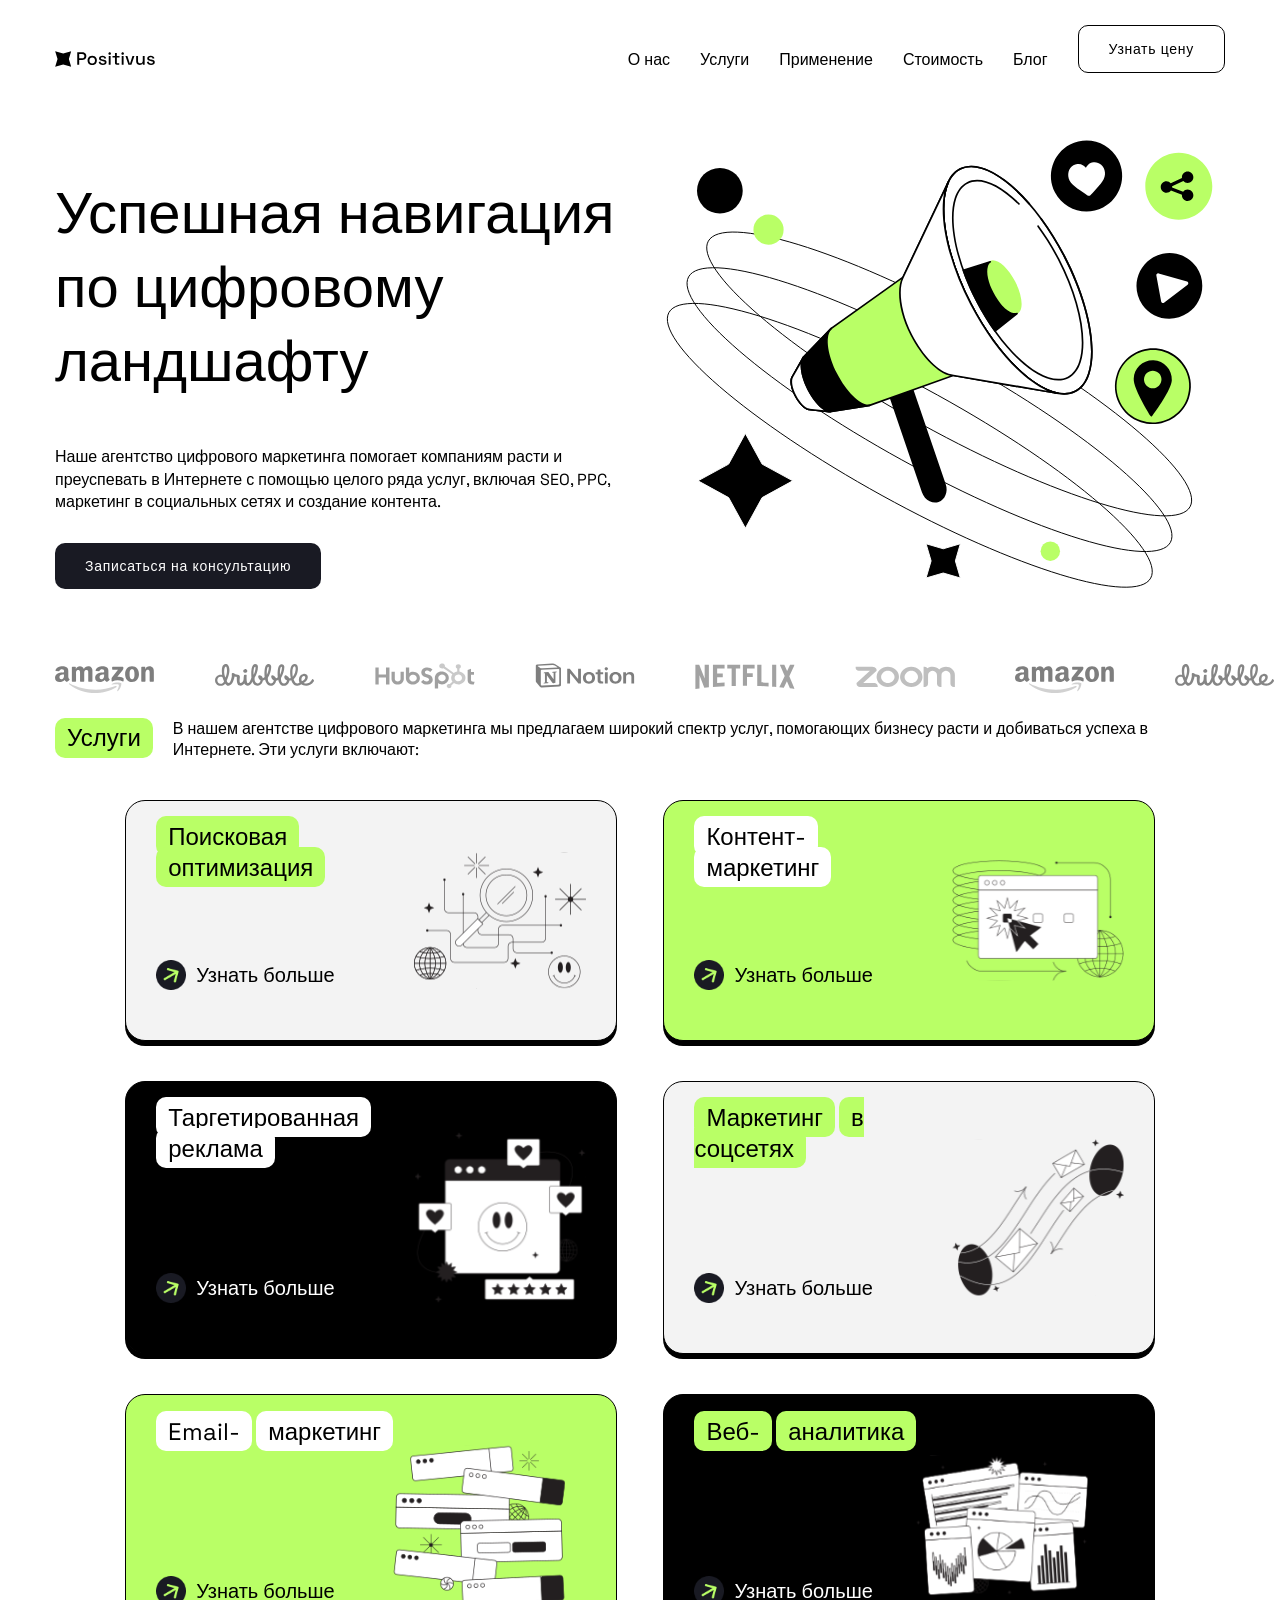
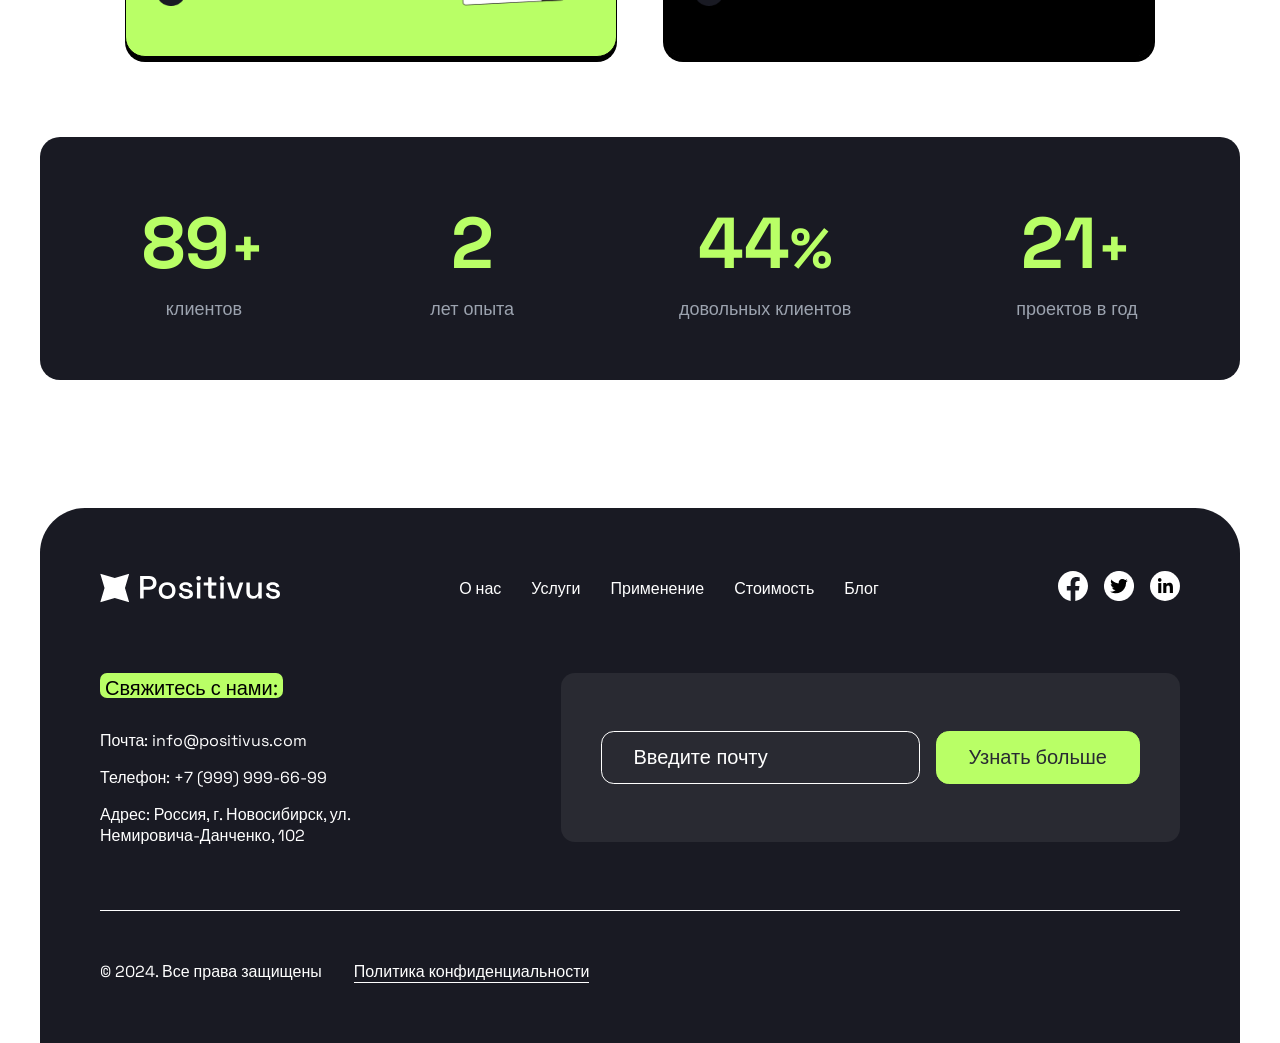
==== index.html @ f4407af6 "feat: add marquee, stats counters, burger menu, scroll reveal, card hover" ====
<!DOCTYPE html>
<html lang="en">
<head>
    <meta charset="UTF-8">
    <meta name="viewport" content="width=device-width, initial-scale=1.0">
    <link rel="stylesheet" href="./styles/index.css">
    <title>Positivus</title>
</head>
<body class="container">
    <nav class="header">
        <img src="./images/Logo.svg" alt="Positivus">
        <svg class="header-menu__icon" xmlns="http://www.w3.org/2000/svg" height="35px" viewBox="0 -960 960 960"
            width="44px" fill="#000">
            <path d="M120-240v-80h720v80H120Zm0-200v-80h720v80H120Zm0-200v-80h720v80H120Z" />
        </svg>
        <div class="header__menu">
            <ol class="menu-list">
                <li><a class="menu__item">О нас</a></li>
                <li><a class="menu__item">Услуги</a></li>
                <li><a class="menu__item">Применение</a></li>
                <li><a class="menu__item">Стоимость</a></li>
                <li><a class="menu__item">Блог</a></li>
            </ol>
            <button class="btn btn--light">Узнать цену</button>
        </div>
    </nav>
    <section class="section section-consult">
        <div class="section__half">
            <h1>
                Успешная навигация по цифровому ландшафту
            </h1>
            <p class="section-consult__text">
                Наше агентство цифрового маркетинга 
                помогает компаниям расти и преуспевать 
                в Интернете с помощью целого ряда услуг, 
                включая SEO, PPC, маркетинг в социальных 
                сетях и создание контента.
            </p>
            <button class="btn btn--dark">Записаться на консультацию</button>
        </div>
        <div class="section__half">
            <img src="./images/Illustration.svg" alt="">
        </div>
    </section>
    <section class="section">
        <div class="marquee-wrapper">
            <div class="marquee-track">
                <img src="./images/companies-logo/Company logo.svg" alt="">
                <img src="./images/companies-logo/Company logo-1.svg" alt="">
                <img src="./images/companies-logo/Company logo-2.svg" alt="">
                <img src="./images/companies-logo/Company logo-3.svg" alt="">
                <img src="./images/companies-logo/Company logo-4.svg" alt="">
                <img src="./images/companies-logo/Company logo-5.svg" alt="">
                <img src="./images/companies-logo/Company logo.svg" alt="">
                <img src="./images/companies-logo/Company logo-1.svg" alt="">
                <img src="./images/companies-logo/Company logo-2.svg" alt="">
                <img src="./images/companies-logo/Company logo-3.svg" alt="">
                <img src="./images/companies-logo/Company logo-4.svg" alt="">
                <img src="./images/companies-logo/Company logo-5.svg" alt="">
            </div>
        </div>
    </section>
    <section class="section services">
        <div class="services__text">
            <p class="color-text color-text--green">Услуги</p>
            <p>В нашем агентстве цифрового маркетинга 
                мы предлагаем широкий спектр услуг, помогающих бизнесу расти и 
                добиваться успеха в Интернете. Эти услуги включают:</p>
        </div>
        <div class="cards">
            <div class="card card--gray">
                <div class="card__text">
                    <div>
                        <p class="color-text color-text--green">Поисковая</p>
                        <p class="color-text color-text--green">оптимизация</p>
                    </div>
                    <a>
                        <img src="./images/arrow.png">
                        Узнать больше
                    </a>
                </div>
                <img src="./images/services-img/Illustration (1).svg" alt="illustration">
            </div>
            <div class="card card--green">
                <div class="card__text">
                    <div>
                        <p class="color-text color-text--white">Контент-</p>
                        <p class="color-text color-text--white">маркетинг</p>
                    </div>
                    <a>
                        <img src="./images/arrow.png">
                        Узнать больше
                    </a>
                </div>
                <img src="./images/services-img/Illustration (2).svg" alt="illustration">
            </div>
            <div class="card card--black">
                <div class="card__text">
                    <div>
                        <p class="color-text color-text--white">Таргетированная</p>
                        <p class="color-text color-text--white">реклама</p>
                    </div>
                    <a>
                        <img src="./images/arrow.png">
                        Узнать больше
                    </a>
                </div>
                <img src="./images/services-img/Illustration (3).svg" alt="illustration">
            </div>
            <div class="card card--gray">
                <div class="card__text">
                    <div>
                        <p class="color-text color-text--green">Маркетинг</p>
                        <p class="color-text color-text--green">в соцсетях</p>
                    </div>
                    <a>
                        <img src="./images/arrow.png">
                        Узнать больше
                    </a>
                </div>
                <img src="./images/services-img/tokyo-sending-messages-from-one-place-to-another 1.svg" alt="illustration">
            </div>
            <div class="card card--green">
                <div class="card__text">
                    <div>
                        <p class="color-text color-text--white">Email-</p>
                        <p class="color-text color-text--white">маркетинг</p>
                    </div>
                    <a>
                        <img src="./images/arrow.png">
                        Узнать больше
                    </a>
                </div>
                <img src="./images/services-img/Illustration (4).svg" alt="illustration">
            </div>
            <div class="card card--black">
                <div class="card__text">
                    <div>
                        <p class="color-text color-text--green">Веб-</p>
                        <p class="color-text color-text--green">аналитика</p>
                    </div>
                    <a>
                        <img src="./images/arrow.png">
                        Узнать больше
                    </a>
                </div>
                <img src="./images/services-img/Illustration (5).svg" alt="illustration">
            </div>
        </div>
    </section>

    <section class="section stats">
        <div class="stats__grid">
            <div class="stat">
                <span class="stat__number" data-target="200">0</span><span class="stat__suffix">+</span>
                <p>клиентов</p>
            </div>
            <div class="stat">
                <span class="stat__number" data-target="5">0</span>
                <p>лет опыта</p>
            </div>
            <div class="stat">
                <span class="stat__number" data-target="98">0</span><span class="stat__suffix">%</span>
                <p>довольных клиентов</p>
            </div>
            <div class="stat">
                <span class="stat__number" data-target="50">0</span><span class="stat__suffix">+</span>
                <p>проектов в год</p>
            </div>
        </div>
    </section>

    <div class="footer">
        <div class="footer-top">
            <img src="./images/logo-white.svg" alt="logo">
            <ul class="menu-list menu-list--desktop" style="color: #fff;">
                <li><a class="menu__item" href="#">О нас</a></li>
                <li><a class="menu__item" href="#">Услуги</a></li>
                <li><a class="menu__item" href="#">Применение</a></li>
                <li><a class="menu__item" href="#">Стоимость</a></li>
                <li><a class="menu__item" href="#">Блог</a></li>
            </ul>
            <div class="contacts">
                <a href="#">
                    <img src="./images/f.svg" />
                </a>
                <a href="#">
                    <img src="./images/twitter.png" />
                </a>
                <a href="#">
                    <img src="./images/in.svg" />
                </a>
            </div>
        </div>
        <ul class="menu-list menu-list--mobile" style="color: #fff;">
            <li><a class="menu__item" href="#">О нас</a></li>
            <li><a class="menu__item" href="#">Услуги</a></li>
            <li><a class="menu__item" href="#">Применение</a></li>
            <li><a class="menu__item" href="#">Стоимость</a></li>
            <li><a class="menu__item" href="#">Блог</a></li>
        </ul>
        <div class="footer-middle">
            <div class="footer-middle__content">
                <div class="footer-middle__content-title" style="background-color: #b9ff66">Свяжитесь с нами:</div>
                <div class="footer-middle__content-contacts">
                    <span>Почта: info@positivus.com</span>
                    <span>Телефон: +7 (999) 999-66-99</span>
                    <span style="width: 250px;">Адрес: Россия, г. Новосибирск, ул. Немировича-Данченко, 102</span>
                </div>

            </div>
            <div class="footer-middle__form">
                <input type="text" placeholder="Введите почту">
                <a href="#">Узнать больше</a>
            </div>
        </div>
        <div class="footer-bottom">
            <span>© 2024. Все права защищены</span>
            <a href="#">Политика конфиденциальности</a>
        </div>
    </div>
    <script>
        // Burger menu
        const burgerIcon = document.querySelector('.header-menu__icon');
        const headerMenu = document.querySelector('.header__menu');
        burgerIcon.addEventListener('click', () => {
            headerMenu.classList.toggle('open');
        });

        // Scroll reveal
        const revealObserver = new IntersectionObserver((entries) => {
            entries.forEach(entry => {
                if (entry.isIntersecting) entry.target.classList.add('visible');
            });
        }, { threshold: 0.15 });

        document.querySelectorAll('.card').forEach((el, i) => {
            el.classList.add('reveal');
            el.style.transitionDelay = `${i * 0.08}s`;
            revealObserver.observe(el);
        });
        document.querySelectorAll('.section, .stat').forEach(el => {
            el.classList.add('reveal');
            revealObserver.observe(el);
        });

        // Animated counters
        const counterObserver = new IntersectionObserver((entries) => {
            entries.forEach(entry => {
                if (!entry.isIntersecting) return;
                const el = entry.target;
                const target = +el.dataset.target;
                let current = 0;
                const step = target / 60;
                const timer = setInterval(() => {
                    current += step;
                    if (current >= target) {
                        current = target;
                        clearInterval(timer);
                    }
                    el.textContent = Math.floor(current);
                }, 16);
                counterObserver.unobserve(el);
            });
        }, { threshold: 0.5 });

        document.querySelectorAll('.stat__number').forEach(el => counterObserver.observe(el));
    </script>
</body>
</html>
---- styles/index.css ----
@import url('https://fonts.googleapis.com/css2?family=Space+Grotesk:wght@300;400;500;700&display=swap');
   
body {
  font-family: 'Space Grotesk', sans-serif;
}
p {
  margin: 0;
}
.container {
  max-width: 1200px;
  padding: 10px 10px 0;
  margin: auto; }
  .container h1 {
    font-weight: 400;
    font-size: clamp(24px, 5vw, 58px); }

.header-menu__icon {
  display: none;
}

.menu__item {
  cursor: pointer;
  text-decoration: none;
  color: inherit;
  transition: color 0.1s;
}

.menu__item:hover {
  color: #292a32;
}

.menu-list {
  display: flex;
  list-style-type: none;
  padding: 0 15px;
  margin: 0; }
  .menu-list li {
    display: flex;
    align-items: center;
    padding: 10px 15px; }

.header {
  padding: 15px;
  display: flex;
  justify-content: space-between;
  align-items: center; }
  .header img {
    max-width: 100px; }
  .header__menu {
    display: flex;
    justify-content: space-between; }    

.btn {
  margin-bottom: 20px;
  font-size: 14px;
  letter-spacing: 0.05em;
  padding: 15px 30px;
  border-radius: 10px;
  border: none;
  outline: none; }
  .btn--light {
    background: none;
    border: 1px solid black; }
  .btn--dark {
    background: #191A23;
    color: white; }


.section {
  padding: 0 15px;
  margin: 20px 0;}
  .section-consult {
    flex-wrap: wrap;
    display: flex; }
    .section-consult__text {
      margin-bottom: 30px;
      line-height: 1.4em;
    }

.section__half {
  max-width: 50%; }
    .section__half img {
    width: 100%;
  }
  

.companies-logo {
  margin: 40px 0;
  display: flex;
  flex-wrap: wrap;
  justify-content: space-between;
  }
  .companies-logo img {
    width: 100px;
  }

.services {
  display: flex;
  flex-direction: column; }
  .services__text {
    display: flex;
    align-items: flex-start;
    gap: 20px;
  }
  .services__text .color-text{
    font-size: 24px;
  }
.color-text {
  display: inline;
  padding: 0.2em 0.5em;
  border-radius: 10px;
}
.color-text--green {
  background-color: #B9FF66;
}
.color-text--white {
  background-color: #fff;
}
.cards {
  display: flex;
  flex-wrap: wrap;
  gap: 4%;
  justify-content: center;
  margin: 20px 0;
}

.card {
  margin: 20px 0;
  display: flex;
  max-width: 42%;
  border-radius: 20px;
  padding: 20px 30px;
  box-sizing: border-box;
  box-shadow: 0 5px 0 0 black;
  border: 1px solid black; }
  .card--gray {
    background-color: #F3F3F3;
  }
  .card--green {
    background-color: #B9FF66;
  }
  .card--black {
    background-color: #000;
  }
  .card img {
    width: 40%;
    padding: 30px 0;
  }
  .card .color-text {
    font-size: 24px;
  }
  .card__text {
    display: flex;
    flex-direction: column;
    justify-content: space-between; }
    .card__text a {
      transition: color 0.1s;
      display: flex;
      font-size: 20px;
      align-items: center;
      gap: 10px; }
      .card__text a img {
        width: 30px;
      }
      .card--black a:hover {
        color: #b9ff66;
      }
      .card--black a {
        color:#fff
      }
      .card--gray a:hover,
      .card--green a:hover {
        color: #167900;
      }

.footer {
  margin-top: 8rem;
  border-radius: 45px 45px 0 0;
  background-color: #191a23;
  display: flex;
  flex-direction: column;
  padding: 60px;
}
.footer-top {
  display: flex;
  justify-content: space-between;
  align-items: center;
}
.footer-middle {
  margin: 4rem 0;
  display: flex;
  align-items: start;
  justify-content: space-between;
}
.footer-middle__content {
  display: flex;
  gap: 2rem;
  flex-direction: column;
  justify-content: start;
  align-items: flex-start;
}
.footer-middle__content-title {
  color: #000;
  font-size: clamp(14px, 2vw, 20px);
  font-weight: 400;
  padding: 5px;
  padding-bottom: 0;
  line-height: 100%;
  border-radius: 7px;
}
.footer-middle__content-contacts {
  display: flex;
  gap: 1rem;
  flex-direction: column;
  justify-content: start;
  align-items: flex-start;
  color: #fff;
}
.footer-middle__form {
  display: flex;
  background-color: #292a32;
  padding: 58px 40px;
  gap: 1rem;
  border-radius: 14px;
}
.footer-middle__form input {
  background-color: #292a32;
  color: #fff;
  border: 1px solid #fff;
  text-decoration: none;
  padding: 0.8rem 2rem;
  border-radius: 0.8rem;

  font-size: clamp(16px, 2vw, 20px);
}
.footer-middle__form input::placeholder {
  color: #fff;
}
.footer-middle__form a {
  background-color: #b9ff66;
  color: #292a32;
  border: 1px solid #b9ff66;
  text-decoration: none;
  padding: 0.8rem 2rem;
  border-radius: 0.8rem;
  font-size: clamp(16px, 2vw, 20px);
  transition: background-color 0.3s, color 0.3s;
}

.footer-middle__form a:hover {
  background-color: #fff;
  color: #000;
}
.footer-bottom {
  border-top: 1px solid #fff;
  padding-top: 50px;
  display: flex;
  gap: 2rem;
  width: 100%;
  color: #fff;
}
.footer-bottom a {
  text-decoration: none;
  border-bottom: 1px solid #fff;
  color: #fff;
}
.contacts {
  display: flex;
  gap: 1rem;
  align-items: center;
  justify-content: center;
}
.contacts a {
  text-decoration: none;
}

.menu-list--mobile {
  display: none;
}

@media screen and (max-width: 910px) {
  .footer-middle {
    margin: 0;
  }
  .menu-list--mobile {
    padding: 20px 0;
    display: flex;
    flex-wrap: wrap;
    font-size: 14px;
  }
  .menu-list--mobile li {
    padding: 4px 10px;
  }
  .menu-list--desktop {
    display: none;
  }
  .container {
    padding: 10px 0px 0;
  }
  .section__half {
    max-width: 100%;
    width: 100%;
  }
  .btn {
    width: 100%;
  }
  .header-menu__icon {
    display: block;
  }
  .header__menu {
    display: none;
  }
  .footer-top {
    justify-content: space-between;
    align-items: flex-start;
    gap: 1.8rem;
  }
  .footer-top img {
    max-width: 100px;
  }
  .footer-bottom {
    flex-direction: column;
    justify-content: start;
    align-items: flex-start;
    gap: 1.5rem;
  }
  .footer-middle {
    flex-direction: column;
    gap: 2rem;
  }
  .footer-middle__form {
    padding: 30px 25px;
  }
}
  .header {
    position: relative;
  }
  .header__menu.open {
    display: flex;
    flex-direction: column;
    align-items: flex-start;
    position: absolute;
    top: 65px;
    left: 0;
    right: 0;
    background: #fff;
    padding: 16px 20px;
    z-index: 100;
    box-shadow: 0 8px 24px rgba(0,0,0,0.12);
    border-radius: 0 0 16px 16px;
  }
  .header__menu.open .menu-list {
    flex-direction: column;
    padding: 0;
  }
  .header__menu.open .menu-list li {
    padding: 8px 0;
  }
  .header__menu.open .btn {
    width: auto;
    margin-top: 8px;
  }
}

/* === Marquee === */
.marquee-wrapper {
  overflow: hidden;
  padding: 10px 0;
}
.marquee-track {
  display: flex;
  gap: 60px;
  animation: marquee 18s linear infinite;
  width: max-content;
}
.marquee-track:hover {
  animation-play-state: paused;
}
@keyframes marquee {
  from { transform: translateX(0); }
  to { transform: translateX(-50%); }
}
.marquee-track img {
  width: 100px;
  opacity: 0.5;
  filter: grayscale(1);
  transition: opacity 0.3s, filter 0.3s;
}
.marquee-track img:hover {
  opacity: 1;
  filter: grayscale(0);
}

/* === Stats === */
.stats {
  background: #191A23;
  border-radius: 20px;
  padding: 60px 40px;
  margin: 40px 0;
}
.stats__grid {
  display: flex;
  justify-content: space-around;
  flex-wrap: wrap;
  gap: 40px;
  text-align: center;
}
.stat__number {
  font-size: clamp(40px, 6vw, 72px);
  font-weight: 700;
  color: #B9FF66;
}
.stat__suffix {
  font-size: clamp(30px, 5vw, 56px);
  font-weight: 700;
  color: #B9FF66;
}
.stat p {
  font-size: 18px;
  margin-top: 8px;
  color: #9ca3af;
}

/* === Scroll reveal === */
.reveal {
  opacity: 0;
  transform: translateY(30px);
  transition: opacity 0.6s ease, transform 0.6s ease;
}
.reveal.visible {
  opacity: 1;
  transform: translateY(0);
}

/* === Card hover === */
.card {
  transition: transform 0.2s ease, box-shadow 0.2s ease;
}
.card:hover {
  transform: translateY(-6px);
  box-shadow: 0 11px 0 0 black;
}

@media screen and (max-width: 580px) {
  .header {
    padding-top: 1rem;
  }
  .card {
    max-width: 45%;
    flex-direction: column;
    height: auto;
    gap: 1.25rem;
    padding: 10px;
  }
  .card .color-text {
    font-size: 18px;
  }
  .card__text a {
    display: none;
  }
  .card__text {
    text-align: center;
  }
  .card img {
    width: 90%;
    padding: 10px 0;
  }
  .footer {
    padding: 2rem;
  }
  .footer-middle__form {
    flex-direction: column;
    gap: 1rem;
  }
}
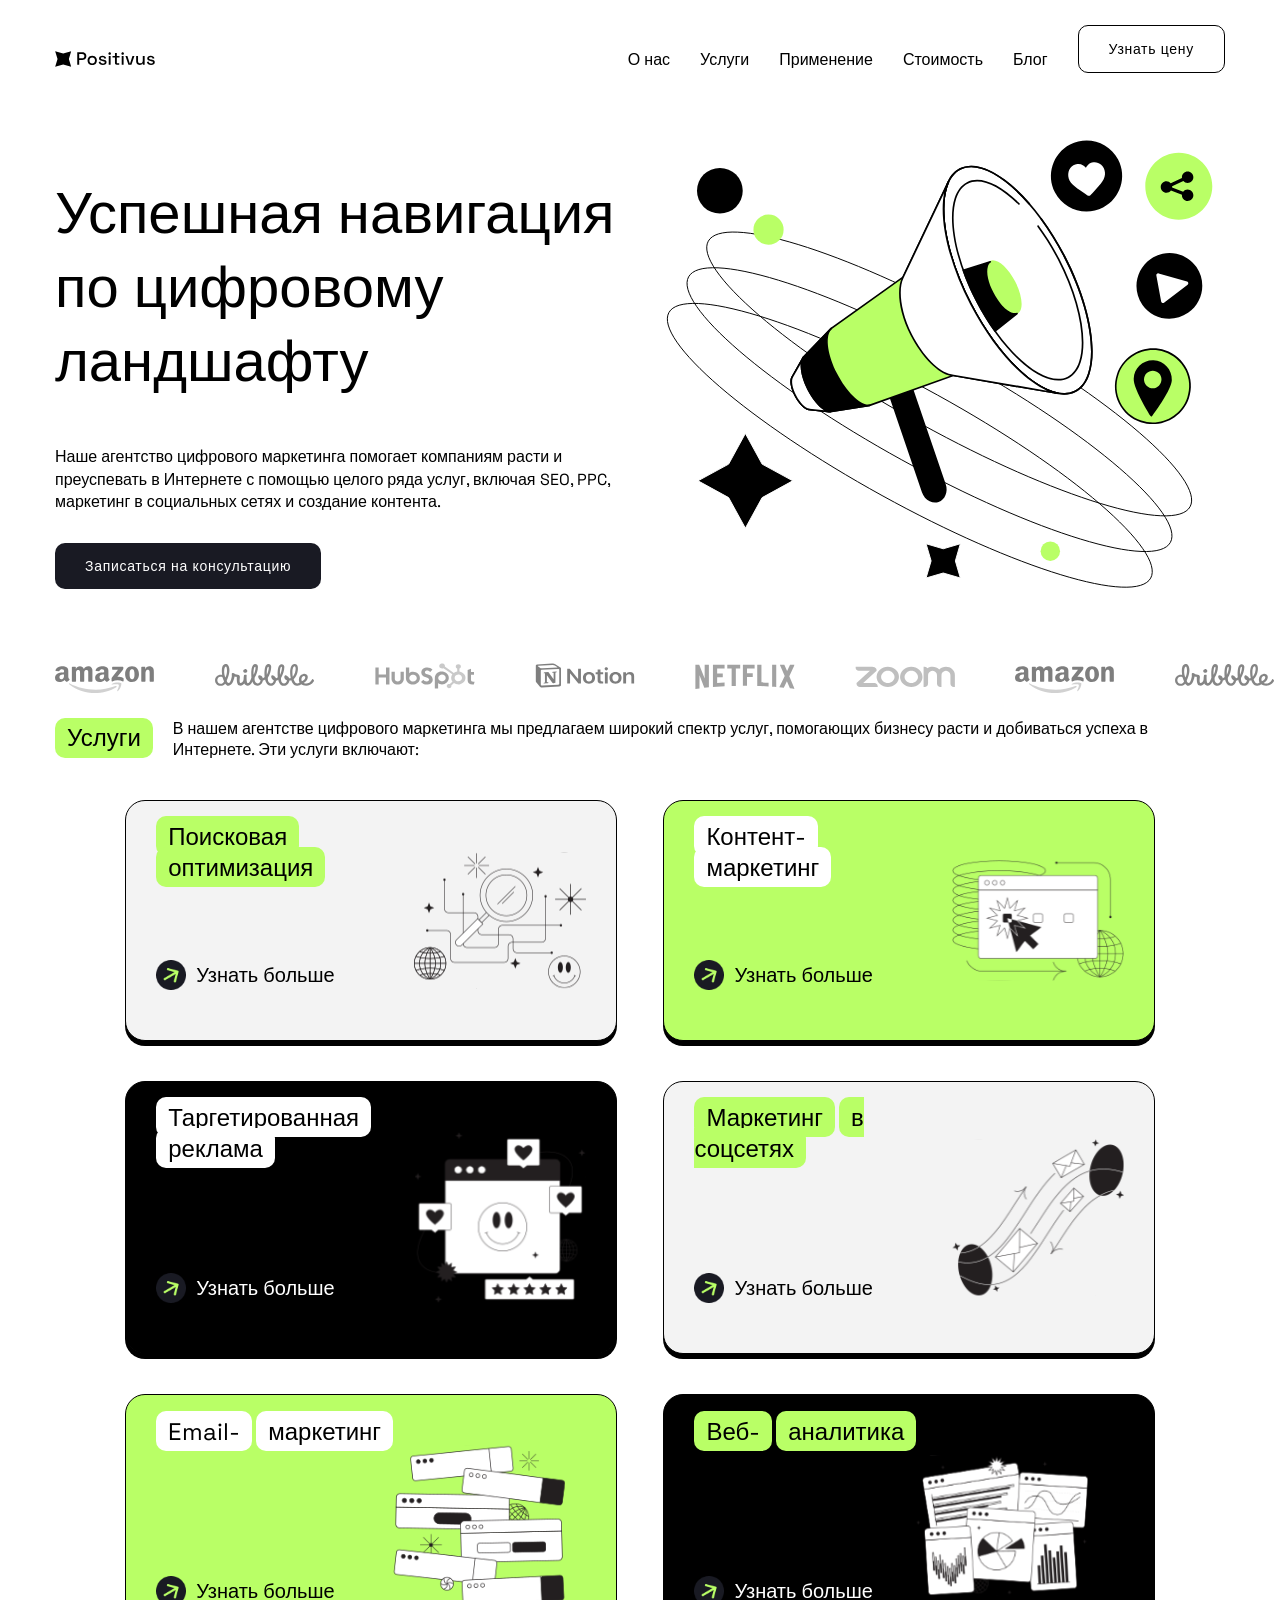
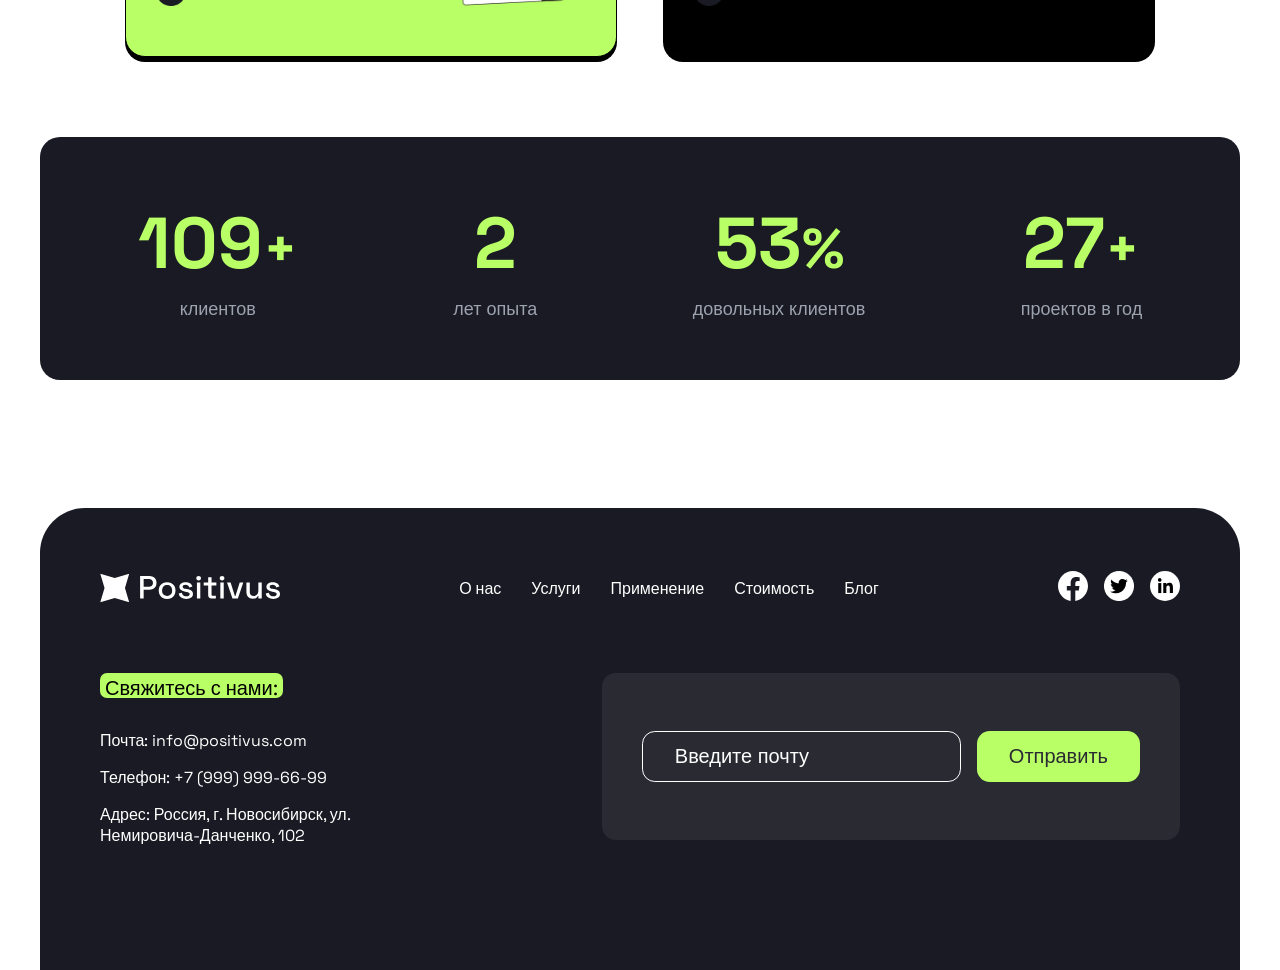
==== commit 2eb30247: "feat: ripple effect, toast, button actions, remove footer-bottom" ====
--- a/index.html
+++ b/index.html
@@ -209,14 +209,10 @@
                 </div>
 
             </div>
-            <div class="footer-middle__form">
-                <input type="text" placeholder="Введите почту">
-                <a href="#">Узнать больше</a>
-            </div>
-        </div>
-        <div class="footer-bottom">
-            <span>© 2024. Все права защищены</span>
-            <a href="#">Политика конфиденциальности</a>
+            <div class="footer-middle__form" id="contact-form">
+                <input type="email" id="email-input" placeholder="Введите почту">
+                <button class="btn-form" id="form-submit">Отправить</button>
+            </div>
         </div>
     </div>
     <script>
@@ -225,6 +221,56 @@
         const headerMenu = document.querySelector('.header__menu');
         burgerIcon.addEventListener('click', () => {
             headerMenu.classList.toggle('open');
+        });
+
+        // Scroll to form
+        const scrollToForm = () => {
+            document.getElementById('contact-form').scrollIntoView({ behavior: 'smooth' });
+        };
+        document.querySelector('.btn--light').addEventListener('click', scrollToForm);
+        document.querySelector('.btn--dark').addEventListener('click', scrollToForm);
+        document.querySelectorAll('.card__text a').forEach(a => {
+            a.addEventListener('click', scrollToForm);
+        });
+
+        // Form submit
+        const emailInput = document.getElementById('email-input');
+        document.getElementById('form-submit').addEventListener('click', () => {
+            const email = emailInput.value.trim();
+            if (!email || !/^[^\s@]+@[^\s@]+\.[^\s@]+$/.test(email)) {
+                emailInput.style.borderColor = '#f87171';
+                emailInput.focus();
+                return;
+            }
+            emailInput.style.borderColor = '';
+            showToast('Заявка отправлена! Мы свяжемся с вами скоро.');
+            emailInput.value = '';
+        });
+
+        // Toast
+        function showToast(msg) {
+            const toast = document.createElement('div');
+            toast.className = 'toast';
+            toast.textContent = msg;
+            document.body.appendChild(toast);
+            requestAnimationFrame(() => toast.classList.add('toast--visible'));
+            setTimeout(() => {
+                toast.classList.remove('toast--visible');
+                setTimeout(() => toast.remove(), 400);
+            }, 3000);
+        }
+
+        // Ripple effect
+        document.querySelectorAll('.btn, .btn-form').forEach(btn => {
+            btn.addEventListener('click', function(e) {
+                const ripple = document.createElement('span');
+                ripple.className = 'ripple';
+                const rect = this.getBoundingClientRect();
+                ripple.style.left = `${e.clientX - rect.left}px`;
+                ripple.style.top = `${e.clientY - rect.top}px`;
+                this.appendChild(ripple);
+                setTimeout(() => ripple.remove(), 600);
+            });
         });
 
         // Scroll reveal
--- a/styles/index.css
+++ b/styles/index.css
@@ -246,6 +246,23 @@
   font-size: clamp(16px, 2vw, 20px);
   transition: background-color 0.3s, color 0.3s;
 }
+.btn-form {
+  font-family: 'Space Grotesk', sans-serif;
+  background-color: #b9ff66;
+  color: #292a32;
+  border: none;
+  padding: 0.8rem 2rem;
+  border-radius: 0.8rem;
+  font-size: clamp(16px, 2vw, 20px);
+  cursor: pointer;
+  transition: background-color 0.3s, transform 0.15s;
+  position: relative;
+  overflow: hidden;
+}
+.btn-form:hover {
+  background-color: #a8f050;
+  transform: scale(1.02);
+}
 
 .footer-middle__form a:hover {
   background-color: #fff;
@@ -441,6 +458,46 @@
   box-shadow: 0 11px 0 0 black;
 }
 
+/* === Ripple === */
+.btn, .btn-form {
+  position: relative;
+  overflow: hidden;
+}
+.ripple {
+  position: absolute;
+  width: 6px;
+  height: 6px;
+  border-radius: 50%;
+  background: rgba(255, 255, 255, 0.4);
+  transform: translate(-50%, -50%) scale(0);
+  animation: ripple-anim 0.6s ease-out forwards;
+  pointer-events: none;
+}
+@keyframes ripple-anim {
+  to { transform: translate(-50%, -50%) scale(60); opacity: 0; }
+}
+
+/* === Toast === */
+.toast {
+  position: fixed;
+  bottom: 32px;
+  left: 50%;
+  transform: translateX(-50%) translateY(20px);
+  background: #191A23;
+  color: #B9FF66;
+  padding: 14px 28px;
+  border-radius: 12px;
+  font-size: 16px;
+  opacity: 0;
+  transition: opacity 0.3s, transform 0.3s;
+  z-index: 999;
+  white-space: nowrap;
+}
+.toast--visible {
+  opacity: 1;
+  transform: translateX(-50%) translateY(0);
+}
+
 @media screen and (max-width: 580px) {
   .header {
     padding-top: 1rem;
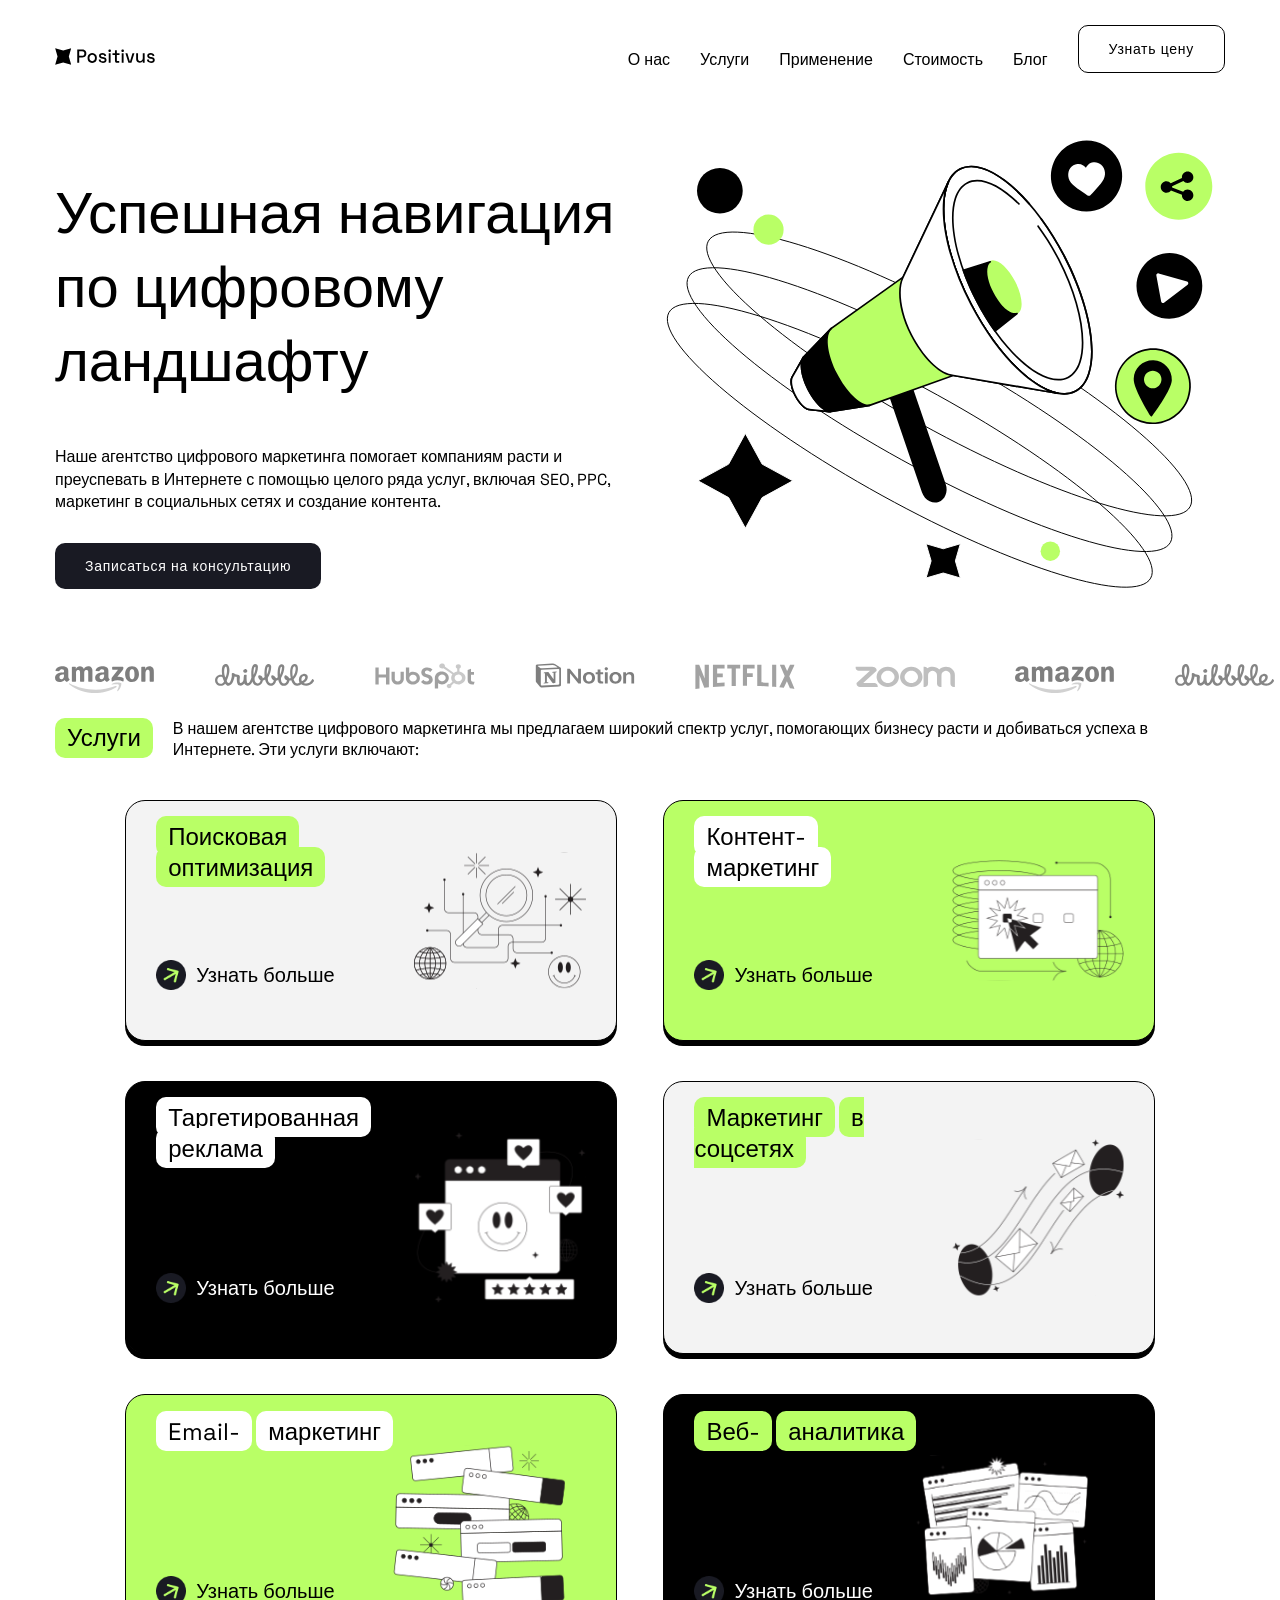
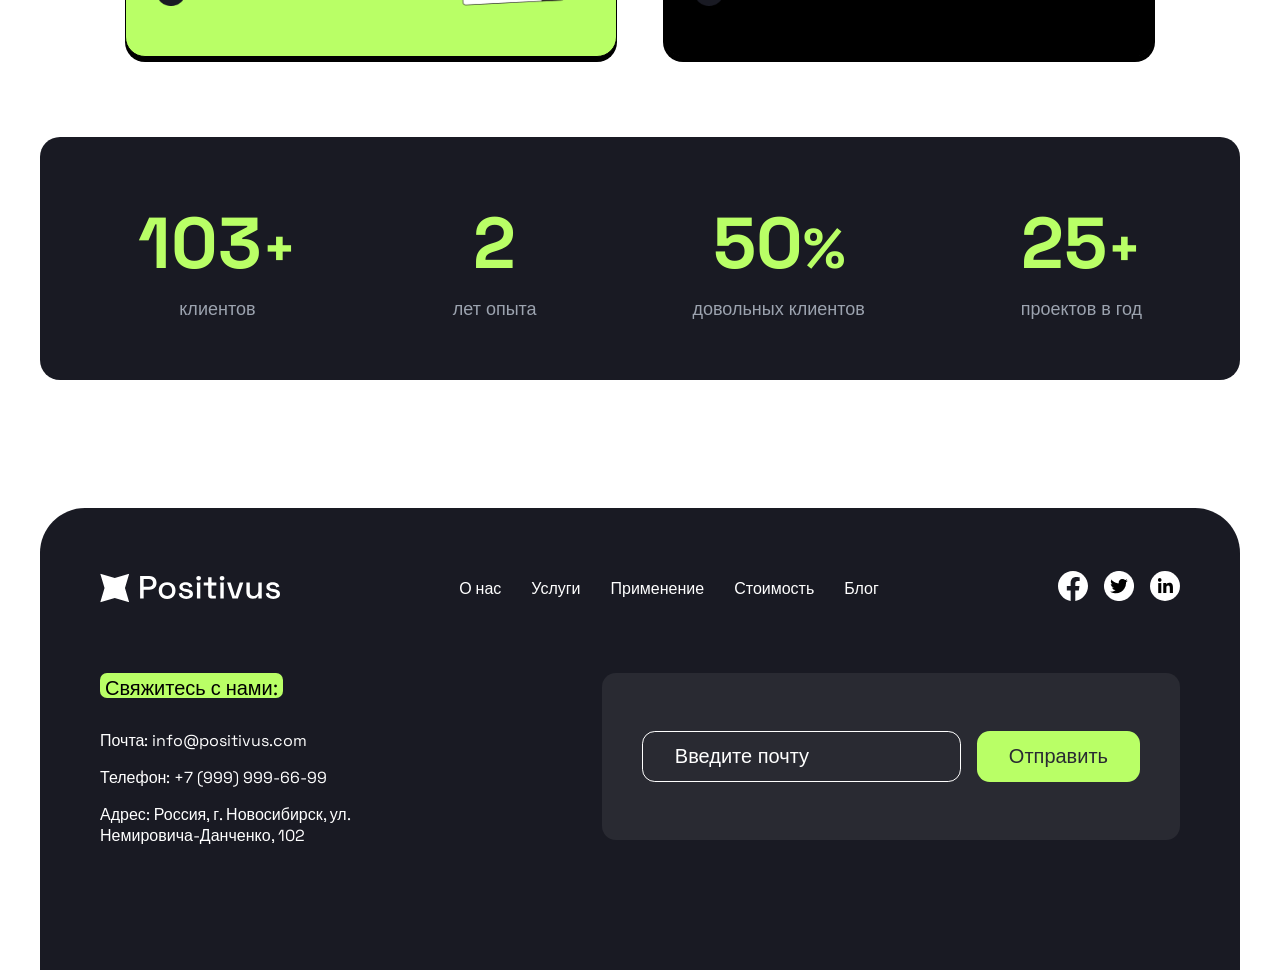
==== commit 45b877df: "feat: add about and blog pages with team, values, filters, blog grid" ====
--- a/index.html
+++ b/index.html
@@ -8,18 +8,18 @@
 </head>
 <body class="container">
     <nav class="header">
-        <img src="./images/Logo.svg" alt="Positivus">
+        <a href="index.html"><img src="./images/Logo.svg" alt="Positivus"></a>
         <svg class="header-menu__icon" xmlns="http://www.w3.org/2000/svg" height="35px" viewBox="0 -960 960 960"
             width="44px" fill="#000">
             <path d="M120-240v-80h720v80H120Zm0-200v-80h720v80H120Zm0-200v-80h720v80H120Z" />
         </svg>
         <div class="header__menu">
             <ol class="menu-list">
-                <li><a class="menu__item">О нас</a></li>
-                <li><a class="menu__item">Услуги</a></li>
-                <li><a class="menu__item">Применение</a></li>
-                <li><a class="menu__item">Стоимость</a></li>
-                <li><a class="menu__item">Блог</a></li>
+                <li><a class="menu__item" href="about.html">О нас</a></li>
+                <li><a class="menu__item" href="#">Услуги</a></li>
+                <li><a class="menu__item" href="#">Применение</a></li>
+                <li><a class="menu__item" href="#">Стоимость</a></li>
+                <li><a class="menu__item" href="blog.html">Блог</a></li>
             </ol>
             <button class="btn btn--light">Узнать цену</button>
         </div>
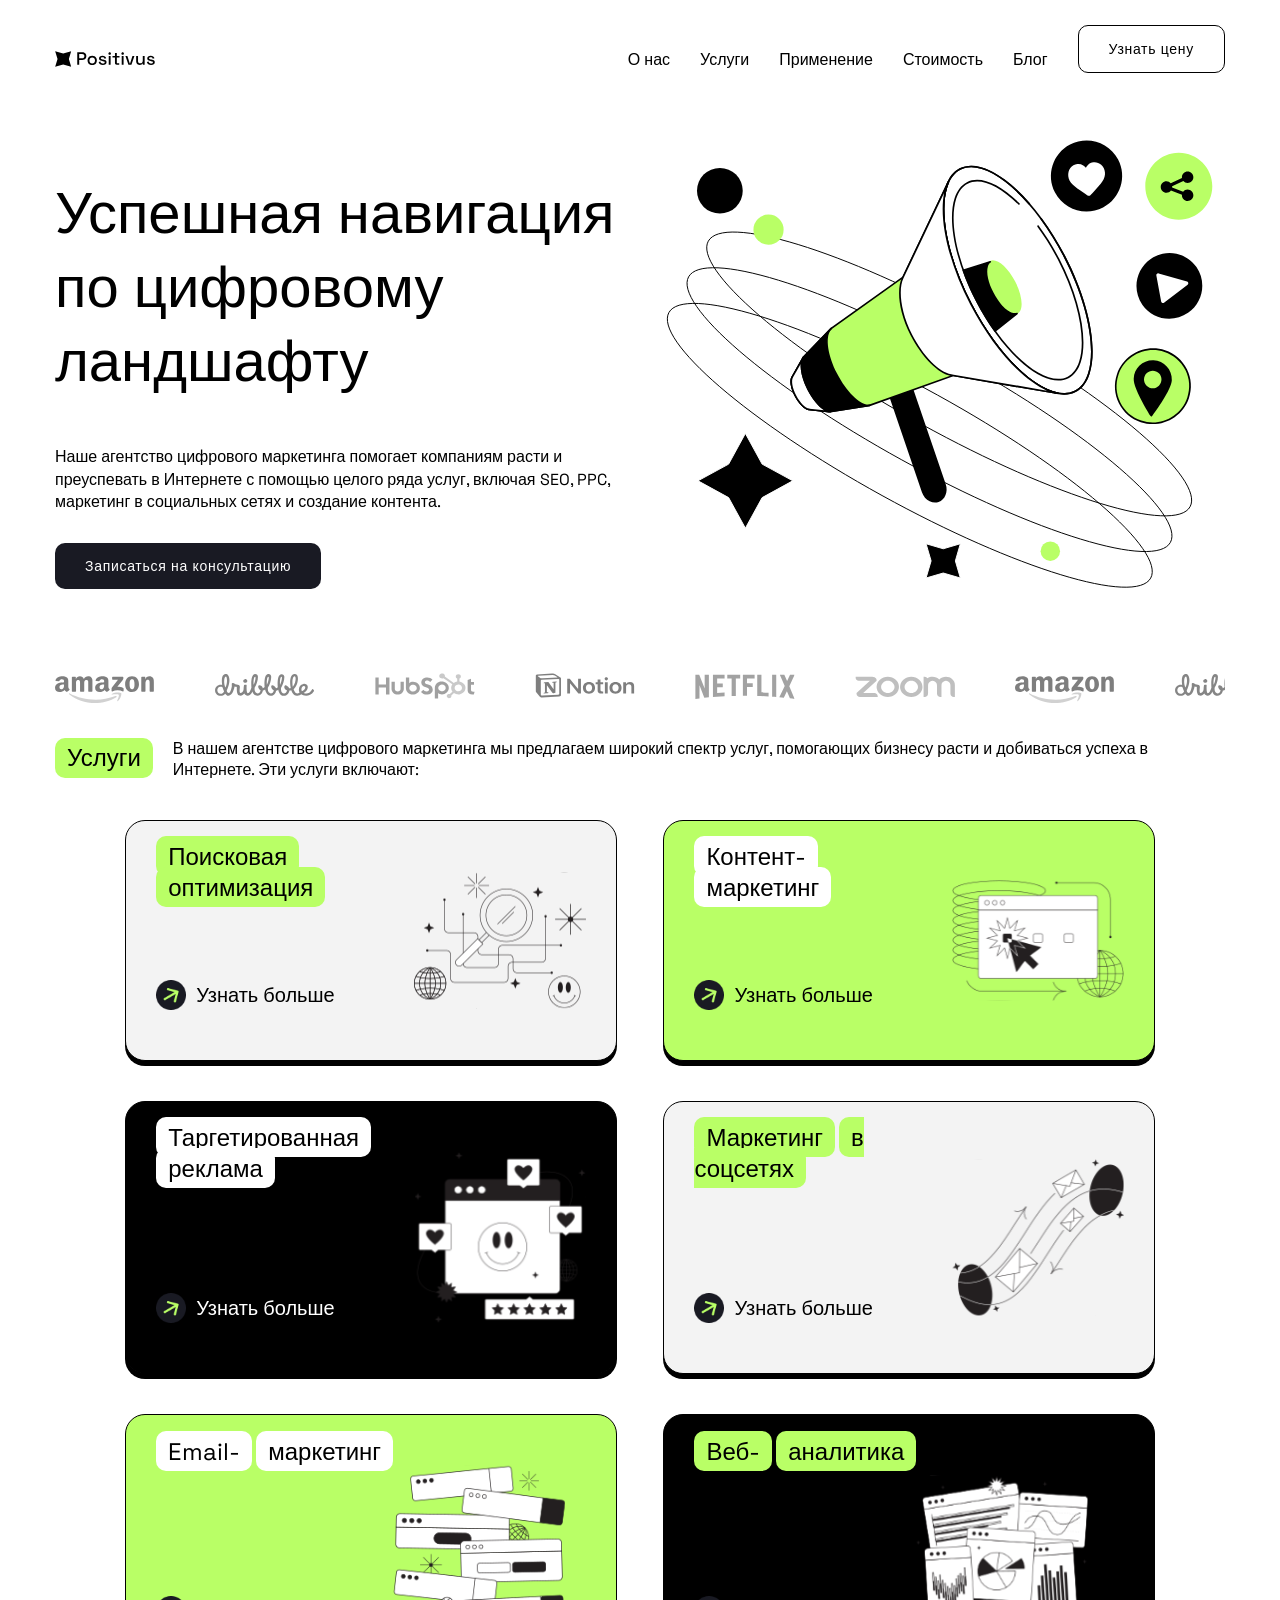
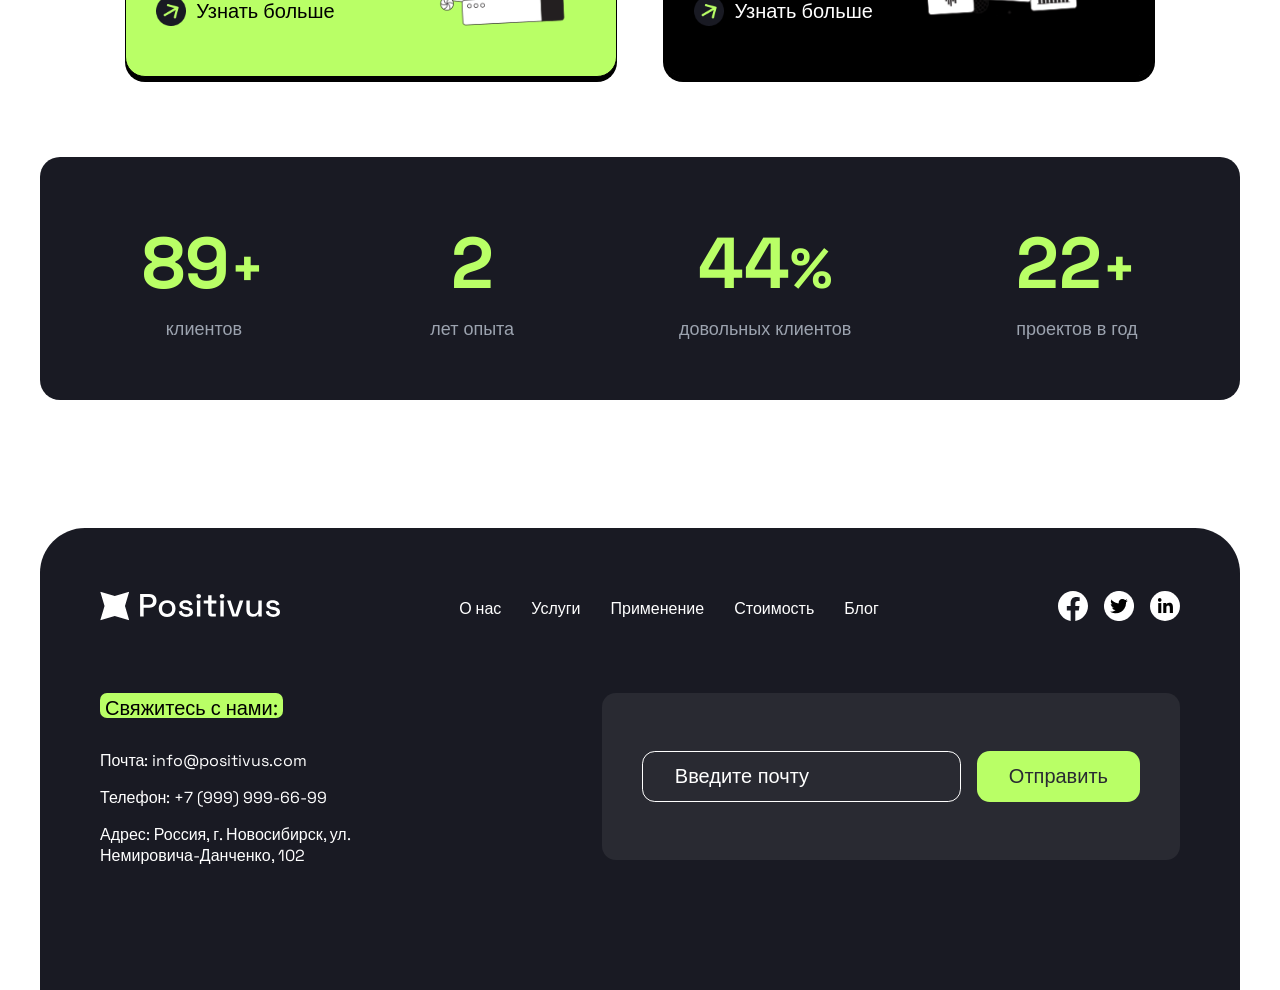
==== commit df89e9bd: "feat: add services page with accordion, fix CSS media query, footer hover, nav links" ====
--- a/index.html
+++ b/index.html
@@ -16,7 +16,7 @@
         <div class="header__menu">
             <ol class="menu-list">
                 <li><a class="menu__item" href="about.html">О нас</a></li>
-                <li><a class="menu__item" href="#">Услуги</a></li>
+                <li><a class="menu__item" href="services.html">Услуги</a></li>
                 <li><a class="menu__item" href="#">Применение</a></li>
                 <li><a class="menu__item" href="#">Стоимость</a></li>
                 <li><a class="menu__item" href="blog.html">Блог</a></li>
@@ -172,13 +172,13 @@
 
     <div class="footer">
         <div class="footer-top">
-            <img src="./images/logo-white.svg" alt="logo">
+            <a href="index.html"><img src="./images/logo-white.svg" alt="logo"></a>
             <ul class="menu-list menu-list--desktop" style="color: #fff;">
-                <li><a class="menu__item" href="#">О нас</a></li>
-                <li><a class="menu__item" href="#">Услуги</a></li>
+                <li><a class="menu__item" href="about.html">О нас</a></li>
+                <li><a class="menu__item" href="services.html">Услуги</a></li>
                 <li><a class="menu__item" href="#">Применение</a></li>
                 <li><a class="menu__item" href="#">Стоимость</a></li>
-                <li><a class="menu__item" href="#">Блог</a></li>
+                <li><a class="menu__item" href="blog.html">Блог</a></li>
             </ul>
             <div class="contacts">
                 <a href="#">
@@ -193,11 +193,11 @@
             </div>
         </div>
         <ul class="menu-list menu-list--mobile" style="color: #fff;">
-            <li><a class="menu__item" href="#">О нас</a></li>
-            <li><a class="menu__item" href="#">Услуги</a></li>
+            <li><a class="menu__item" href="about.html">О нас</a></li>
+            <li><a class="menu__item" href="services.html">Услуги</a></li>
             <li><a class="menu__item" href="#">Применение</a></li>
             <li><a class="menu__item" href="#">Стоимость</a></li>
-            <li><a class="menu__item" href="#">Блог</a></li>
+            <li><a class="menu__item" href="blog.html">Блог</a></li>
         </ul>
         <div class="footer-middle">
             <div class="footer-middle__content">
--- a/styles/index.css
+++ b/styles/index.css
@@ -295,6 +295,27 @@
   display: none;
 }
 
+/* === Logo link === */
+.header > a {
+  display: flex;
+  align-items: center;
+  text-decoration: none;
+}
+
+/* === Footer nav hover override === */
+.footer .menu__item:hover {
+  color: #B9FF66;
+}
+
+/* === Social icons hover === */
+.contacts a {
+  transition: opacity 0.2s, transform 0.2s;
+}
+.contacts a:hover {
+  opacity: 0.7;
+  transform: scale(1.15);
+}
+
 @media screen and (max-width: 910px) {
   .footer-middle {
     margin: 0;
@@ -324,33 +345,11 @@
   .header-menu__icon {
     display: block;
   }
+  .header {
+    position: relative;
+  }
   .header__menu {
     display: none;
-  }
-  .footer-top {
-    justify-content: space-between;
-    align-items: flex-start;
-    gap: 1.8rem;
-  }
-  .footer-top img {
-    max-width: 100px;
-  }
-  .footer-bottom {
-    flex-direction: column;
-    justify-content: start;
-    align-items: flex-start;
-    gap: 1.5rem;
-  }
-  .footer-middle {
-    flex-direction: column;
-    gap: 2rem;
-  }
-  .footer-middle__form {
-    padding: 30px 25px;
-  }
-}
-  .header {
-    position: relative;
   }
   .header__menu.open {
     display: flex;
@@ -376,6 +375,27 @@
   .header__menu.open .btn {
     width: auto;
     margin-top: 8px;
+  }
+  .footer-top {
+    justify-content: space-between;
+    align-items: flex-start;
+    gap: 1.8rem;
+  }
+  .footer-top img {
+    max-width: 100px;
+  }
+  .footer-bottom {
+    flex-direction: column;
+    justify-content: start;
+    align-items: flex-start;
+    gap: 1.5rem;
+  }
+  .footer-middle {
+    flex-direction: column;
+    gap: 2rem;
+  }
+  .footer-middle__form {
+    padding: 30px 25px;
   }
 }
 
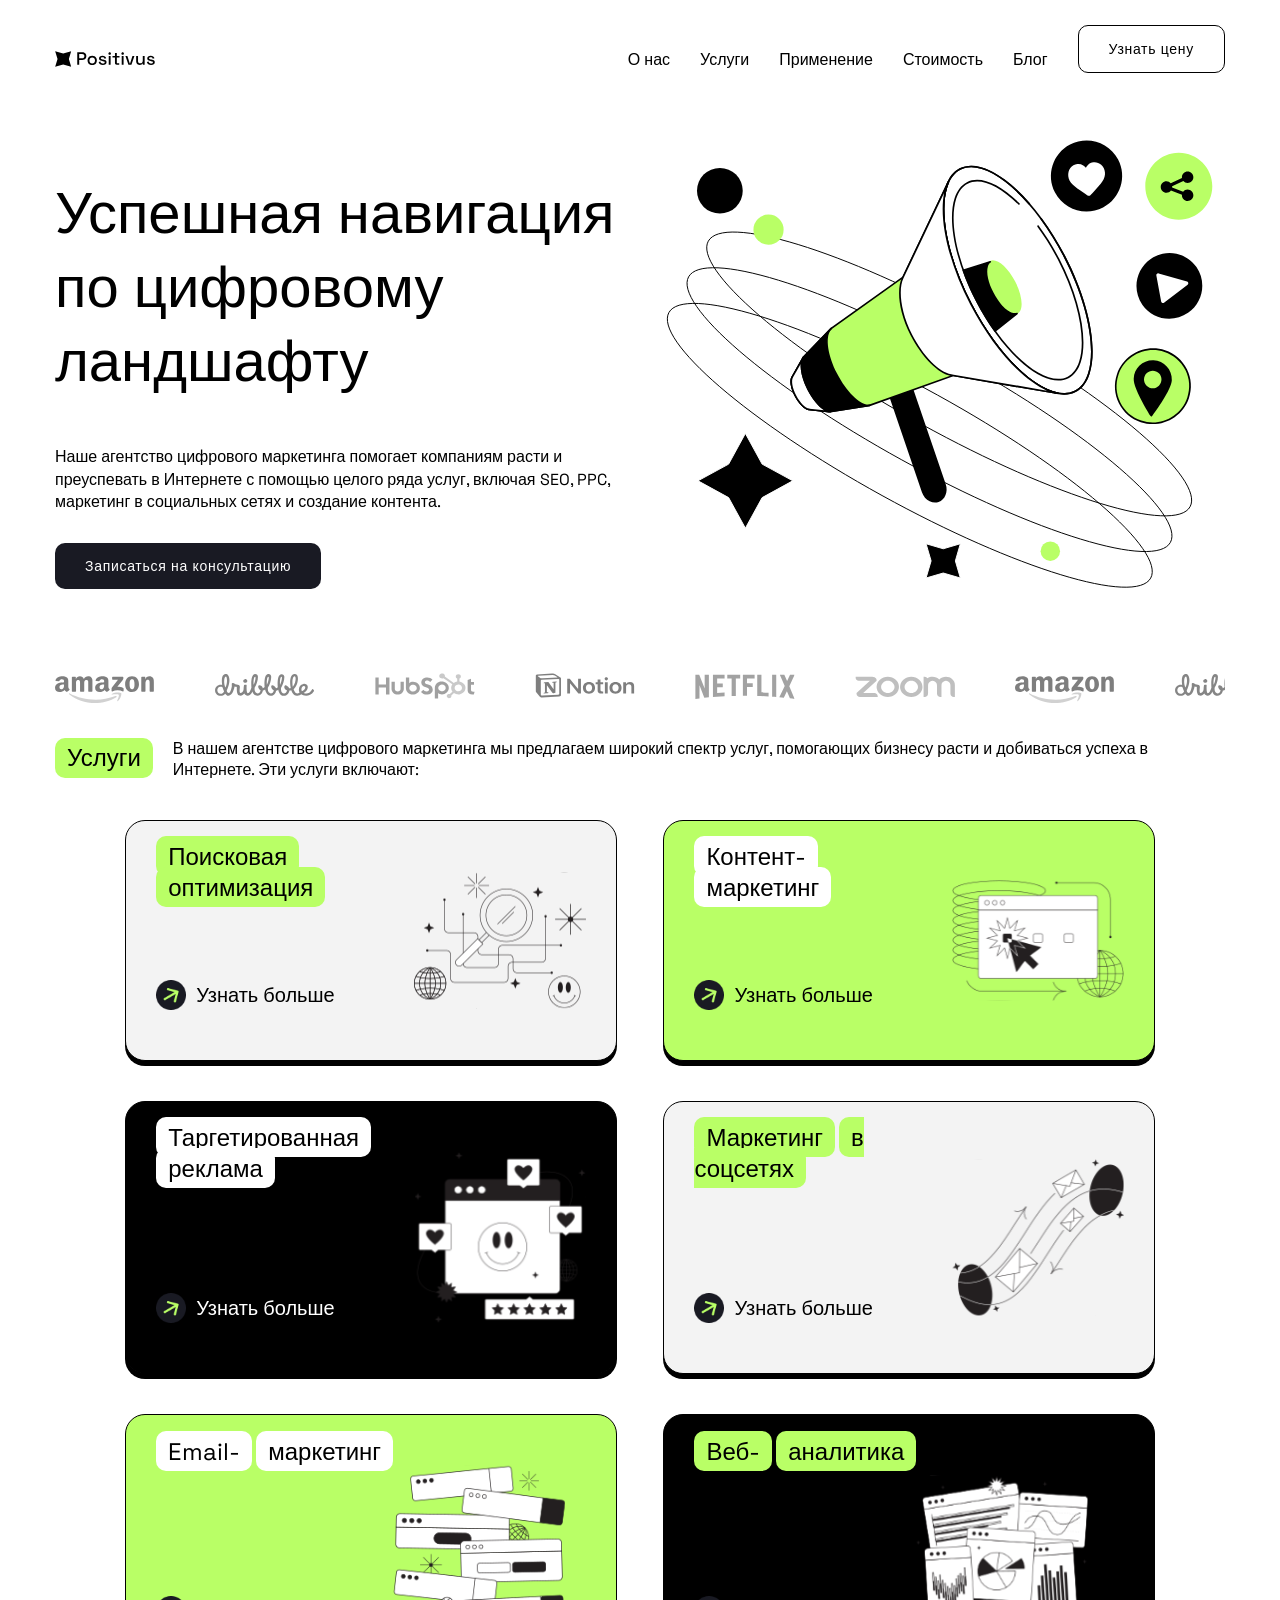
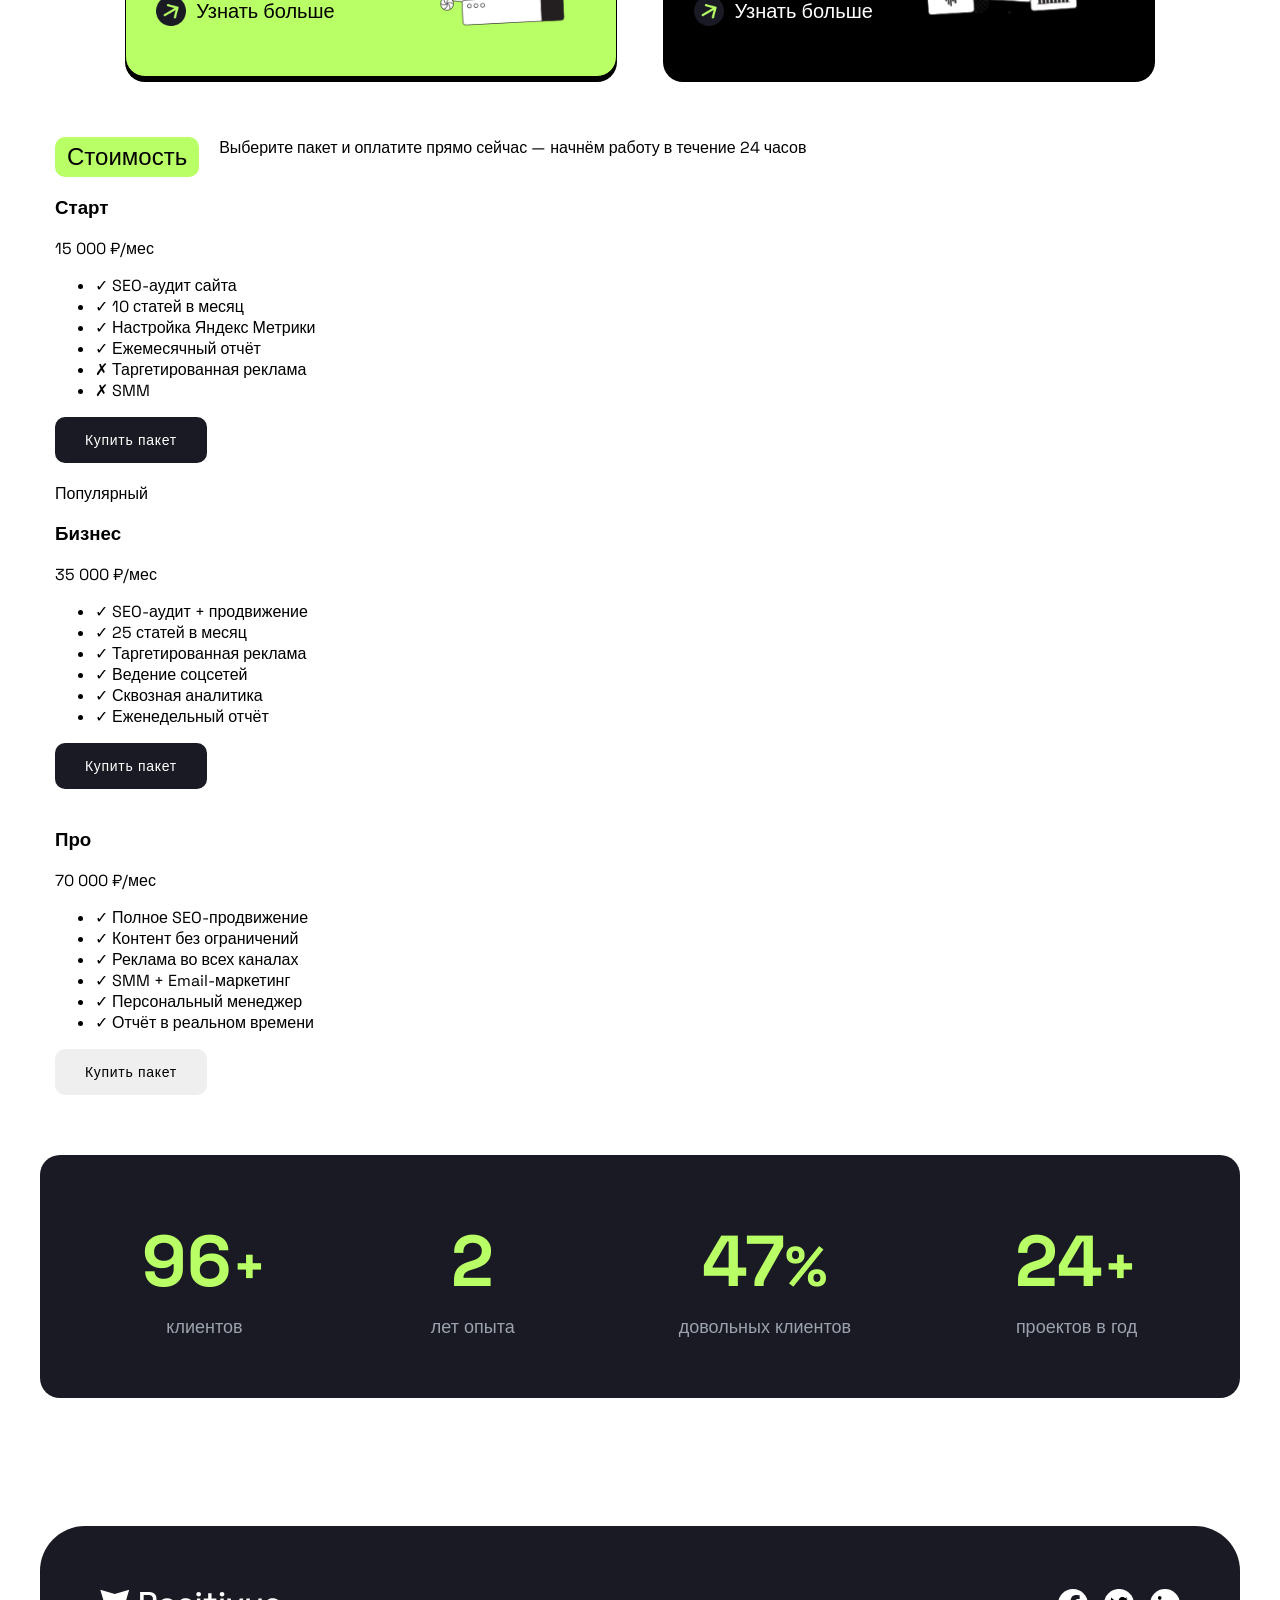
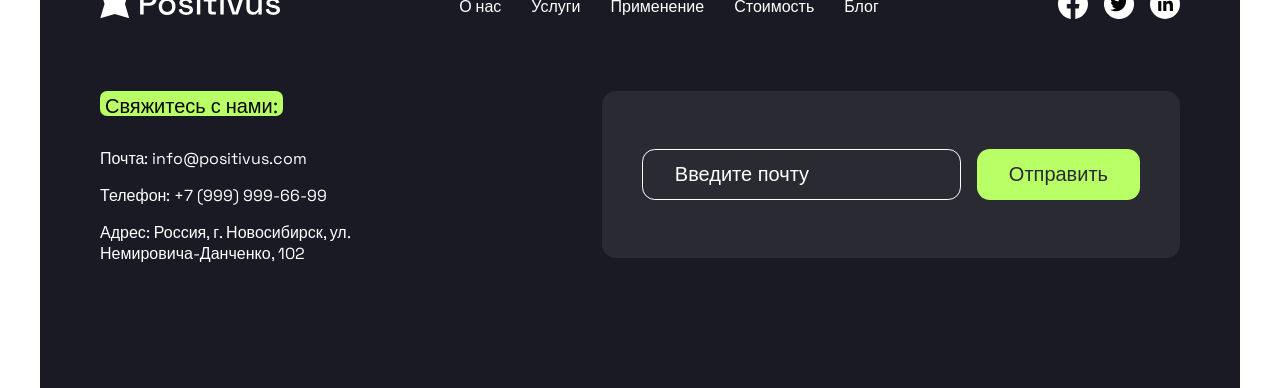
==== commit 3933b13f: "feat: add pricing section with YooMoney payment buttons" ====
--- a/index.html
+++ b/index.html
@@ -149,6 +149,82 @@
         </div>
     </section>
 
+    <section class="section pricing">
+        <div class="services__text">
+            <p class="color-text color-text--green">Стоимость</p>
+            <p>Выберите пакет и оплатите прямо сейчас — начнём работу в течение 24 часов</p>
+        </div>
+        <div class="pricing-grid">
+            <div class="pricing-card pricing-card--gray">
+                <div class="pricing-card__header">
+                    <h3>Старт</h3>
+                    <div class="pricing-card__price">15 000 <span>₽/мес</span></div>
+                </div>
+                <ul class="pricing-features">
+                    <li>✓ SEO-аудит сайта</li>
+                    <li>✓ 10 статей в месяц</li>
+                    <li>✓ Настройка Яндекс Метрики</li>
+                    <li>✓ Ежемесячный отчёт</li>
+                    <li class="disabled">✗ Таргетированная реклама</li>
+                    <li class="disabled">✗ SMM</li>
+                </ul>
+                <form action="https://yoomoney.ru/quickpay/confirm.xml" method="post">
+                    <input type="hidden" name="receiver" value="4100119066974075">
+                    <input type="hidden" name="quickpay-form" value="shop">
+                    <input type="hidden" name="targets" value="Пакет Старт — Positivus">
+                    <input type="hidden" name="sum" value="15000">
+                    <input type="hidden" name="label" value="start">
+                    <button type="submit" class="btn btn--dark pricing-btn">Купить пакет</button>
+                </form>
+            </div>
+            <div class="pricing-card pricing-card--green">
+                <div class="pricing-card__badge">Популярный</div>
+                <div class="pricing-card__header">
+                    <h3>Бизнес</h3>
+                    <div class="pricing-card__price">35 000 <span>₽/мес</span></div>
+                </div>
+                <ul class="pricing-features">
+                    <li>✓ SEO-аудит + продвижение</li>
+                    <li>✓ 25 статей в месяц</li>
+                    <li>✓ Таргетированная реклама</li>
+                    <li>✓ Ведение соцсетей</li>
+                    <li>✓ Сквозная аналитика</li>
+                    <li>✓ Еженедельный отчёт</li>
+                </ul>
+                <form action="https://yoomoney.ru/quickpay/confirm.xml" method="post">
+                    <input type="hidden" name="receiver" value="4100119066974075">
+                    <input type="hidden" name="quickpay-form" value="shop">
+                    <input type="hidden" name="targets" value="Пакет Бизнес — Positivus">
+                    <input type="hidden" name="sum" value="35000">
+                    <input type="hidden" name="label" value="business">
+                    <button type="submit" class="btn btn--dark pricing-btn">Купить пакет</button>
+                </form>
+            </div>
+            <div class="pricing-card pricing-card--black">
+                <div class="pricing-card__header">
+                    <h3>Про</h3>
+                    <div class="pricing-card__price">70 000 <span>₽/мес</span></div>
+                </div>
+                <ul class="pricing-features pricing-features--white">
+                    <li>✓ Полное SEO-продвижение</li>
+                    <li>✓ Контент без ограничений</li>
+                    <li>✓ Реклама во всех каналах</li>
+                    <li>✓ SMM + Email-маркетинг</li>
+                    <li>✓ Персональный менеджер</li>
+                    <li>✓ Отчёт в реальном времени</li>
+                </ul>
+                <form action="https://yoomoney.ru/quickpay/confirm.xml" method="post">
+                    <input type="hidden" name="receiver" value="4100119066974075">
+                    <input type="hidden" name="quickpay-form" value="shop">
+                    <input type="hidden" name="targets" value="Пакет Про — Positivus">
+                    <input type="hidden" name="sum" value="70000">
+                    <input type="hidden" name="label" value="pro">
+                    <button type="submit" class="btn pricing-btn pricing-btn--green">Купить пакет</button>
+                </form>
+            </div>
+        </div>
+    </section>
+
     <section class="section stats">
         <div class="stats__grid">
             <div class="stat">
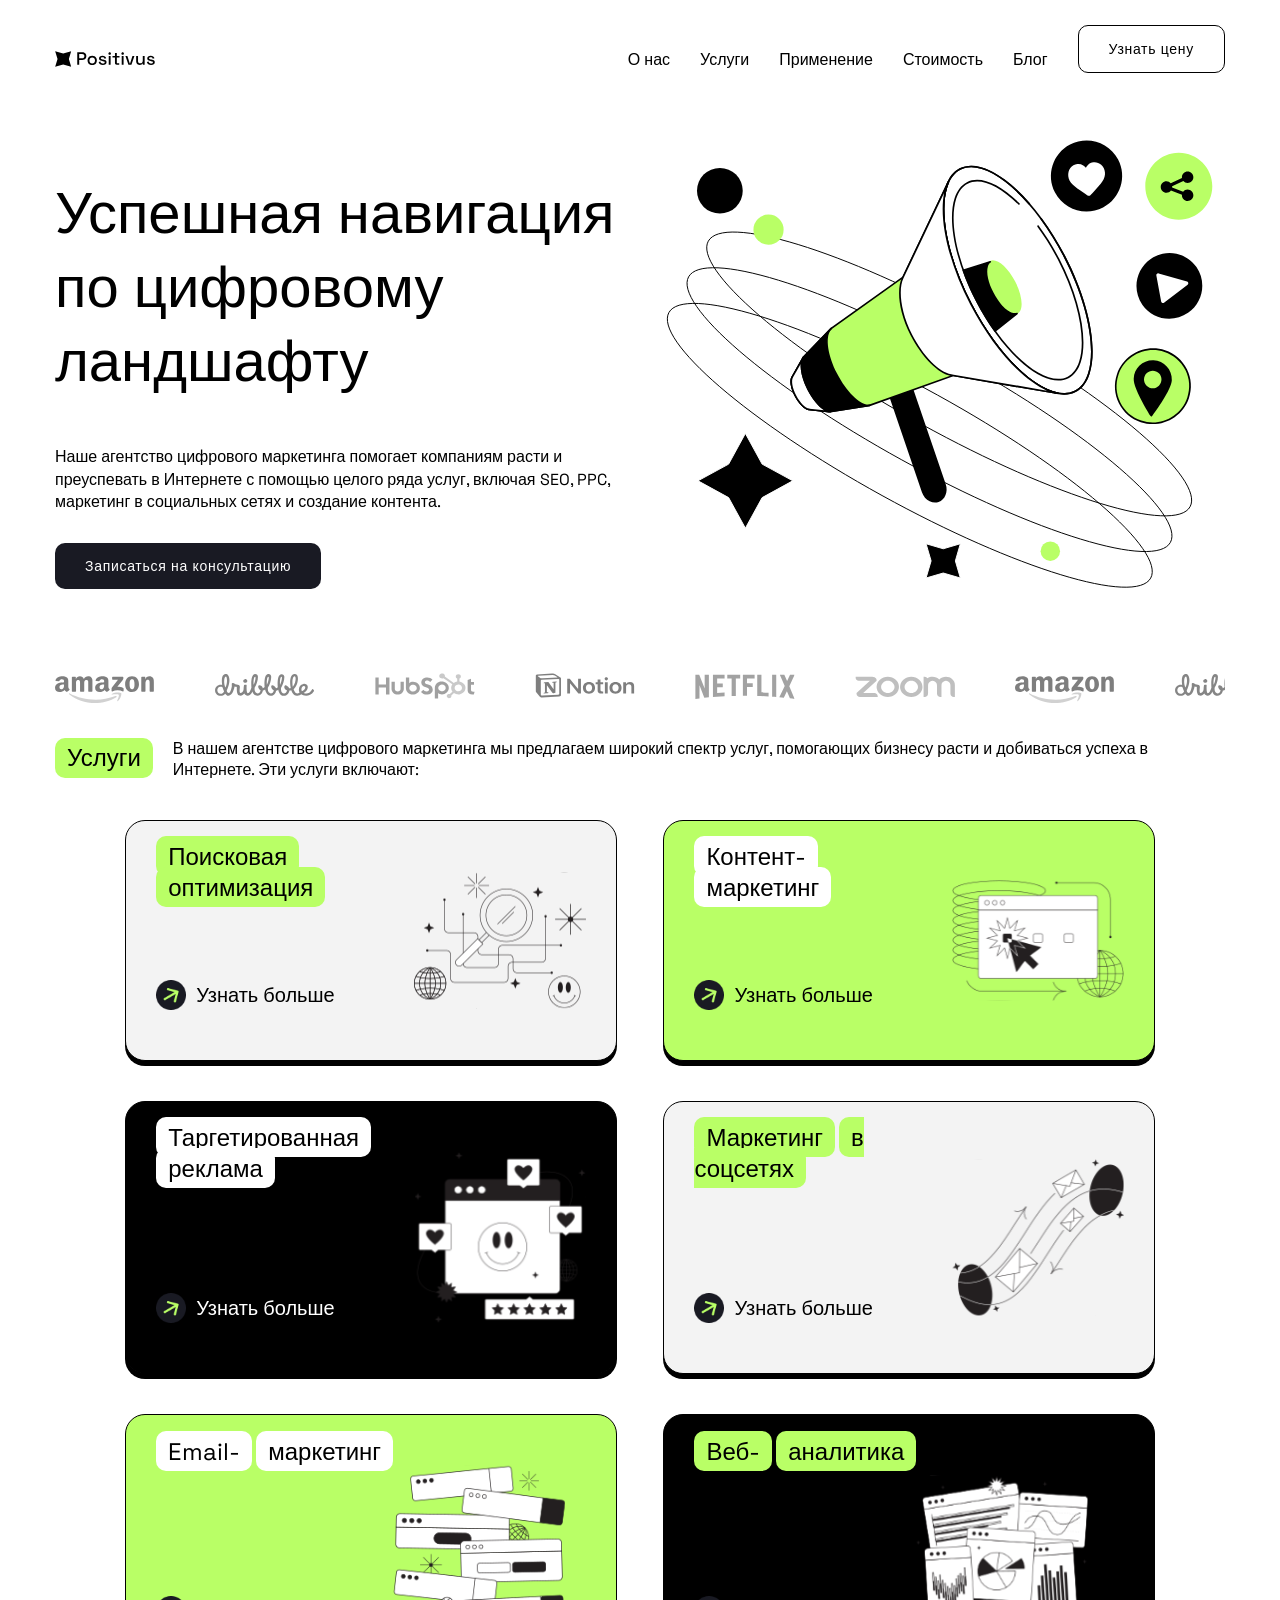
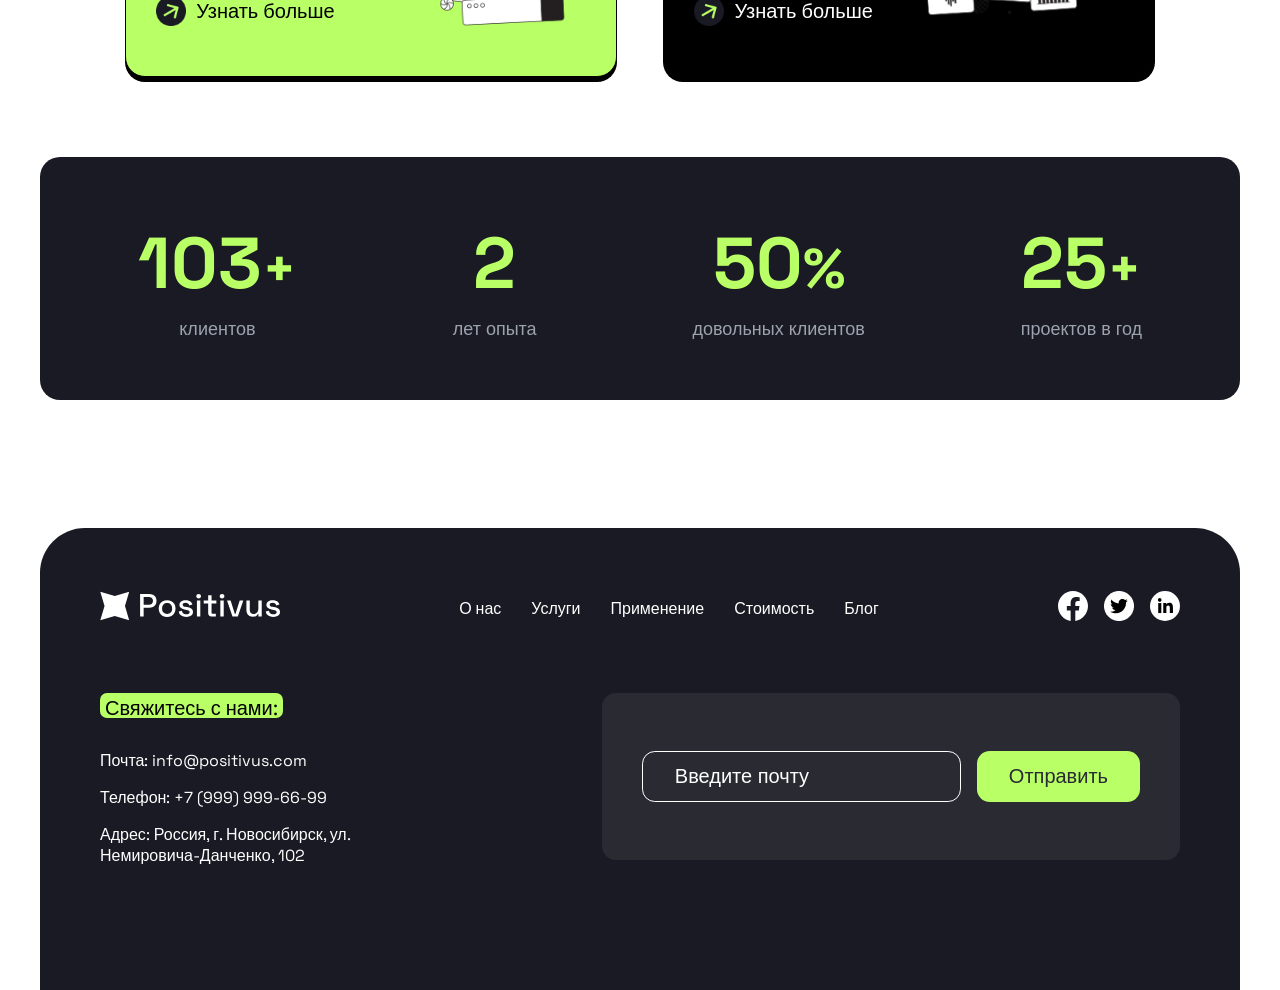
==== commit 7286d816: "feat: move pricing to services page, add test payment 10rub" ====
--- a/index.html
+++ b/index.html
@@ -149,82 +149,6 @@
         </div>
     </section>
 
-    <section class="section pricing">
-        <div class="services__text">
-            <p class="color-text color-text--green">Стоимость</p>
-            <p>Выберите пакет и оплатите прямо сейчас — начнём работу в течение 24 часов</p>
-        </div>
-        <div class="pricing-grid">
-            <div class="pricing-card pricing-card--gray">
-                <div class="pricing-card__header">
-                    <h3>Старт</h3>
-                    <div class="pricing-card__price">15 000 <span>₽/мес</span></div>
-                </div>
-                <ul class="pricing-features">
-                    <li>✓ SEO-аудит сайта</li>
-                    <li>✓ 10 статей в месяц</li>
-                    <li>✓ Настройка Яндекс Метрики</li>
-                    <li>✓ Ежемесячный отчёт</li>
-                    <li class="disabled">✗ Таргетированная реклама</li>
-                    <li class="disabled">✗ SMM</li>
-                </ul>
-                <form action="https://yoomoney.ru/quickpay/confirm.xml" method="post">
-                    <input type="hidden" name="receiver" value="4100119066974075">
-                    <input type="hidden" name="quickpay-form" value="shop">
-                    <input type="hidden" name="targets" value="Пакет Старт — Positivus">
-                    <input type="hidden" name="sum" value="15000">
-                    <input type="hidden" name="label" value="start">
-                    <button type="submit" class="btn btn--dark pricing-btn">Купить пакет</button>
-                </form>
-            </div>
-            <div class="pricing-card pricing-card--green">
-                <div class="pricing-card__badge">Популярный</div>
-                <div class="pricing-card__header">
-                    <h3>Бизнес</h3>
-                    <div class="pricing-card__price">35 000 <span>₽/мес</span></div>
-                </div>
-                <ul class="pricing-features">
-                    <li>✓ SEO-аудит + продвижение</li>
-                    <li>✓ 25 статей в месяц</li>
-                    <li>✓ Таргетированная реклама</li>
-                    <li>✓ Ведение соцсетей</li>
-                    <li>✓ Сквозная аналитика</li>
-                    <li>✓ Еженедельный отчёт</li>
-                </ul>
-                <form action="https://yoomoney.ru/quickpay/confirm.xml" method="post">
-                    <input type="hidden" name="receiver" value="4100119066974075">
-                    <input type="hidden" name="quickpay-form" value="shop">
-                    <input type="hidden" name="targets" value="Пакет Бизнес — Positivus">
-                    <input type="hidden" name="sum" value="35000">
-                    <input type="hidden" name="label" value="business">
-                    <button type="submit" class="btn btn--dark pricing-btn">Купить пакет</button>
-                </form>
-            </div>
-            <div class="pricing-card pricing-card--black">
-                <div class="pricing-card__header">
-                    <h3>Про</h3>
-                    <div class="pricing-card__price">70 000 <span>₽/мес</span></div>
-                </div>
-                <ul class="pricing-features pricing-features--white">
-                    <li>✓ Полное SEO-продвижение</li>
-                    <li>✓ Контент без ограничений</li>
-                    <li>✓ Реклама во всех каналах</li>
-                    <li>✓ SMM + Email-маркетинг</li>
-                    <li>✓ Персональный менеджер</li>
-                    <li>✓ Отчёт в реальном времени</li>
-                </ul>
-                <form action="https://yoomoney.ru/quickpay/confirm.xml" method="post">
-                    <input type="hidden" name="receiver" value="4100119066974075">
-                    <input type="hidden" name="quickpay-form" value="shop">
-                    <input type="hidden" name="targets" value="Пакет Про — Positivus">
-                    <input type="hidden" name="sum" value="70000">
-                    <input type="hidden" name="label" value="pro">
-                    <button type="submit" class="btn pricing-btn pricing-btn--green">Купить пакет</button>
-                </form>
-            </div>
-        </div>
-    </section>
-
     <section class="section stats">
         <div class="stats__grid">
             <div class="stat">
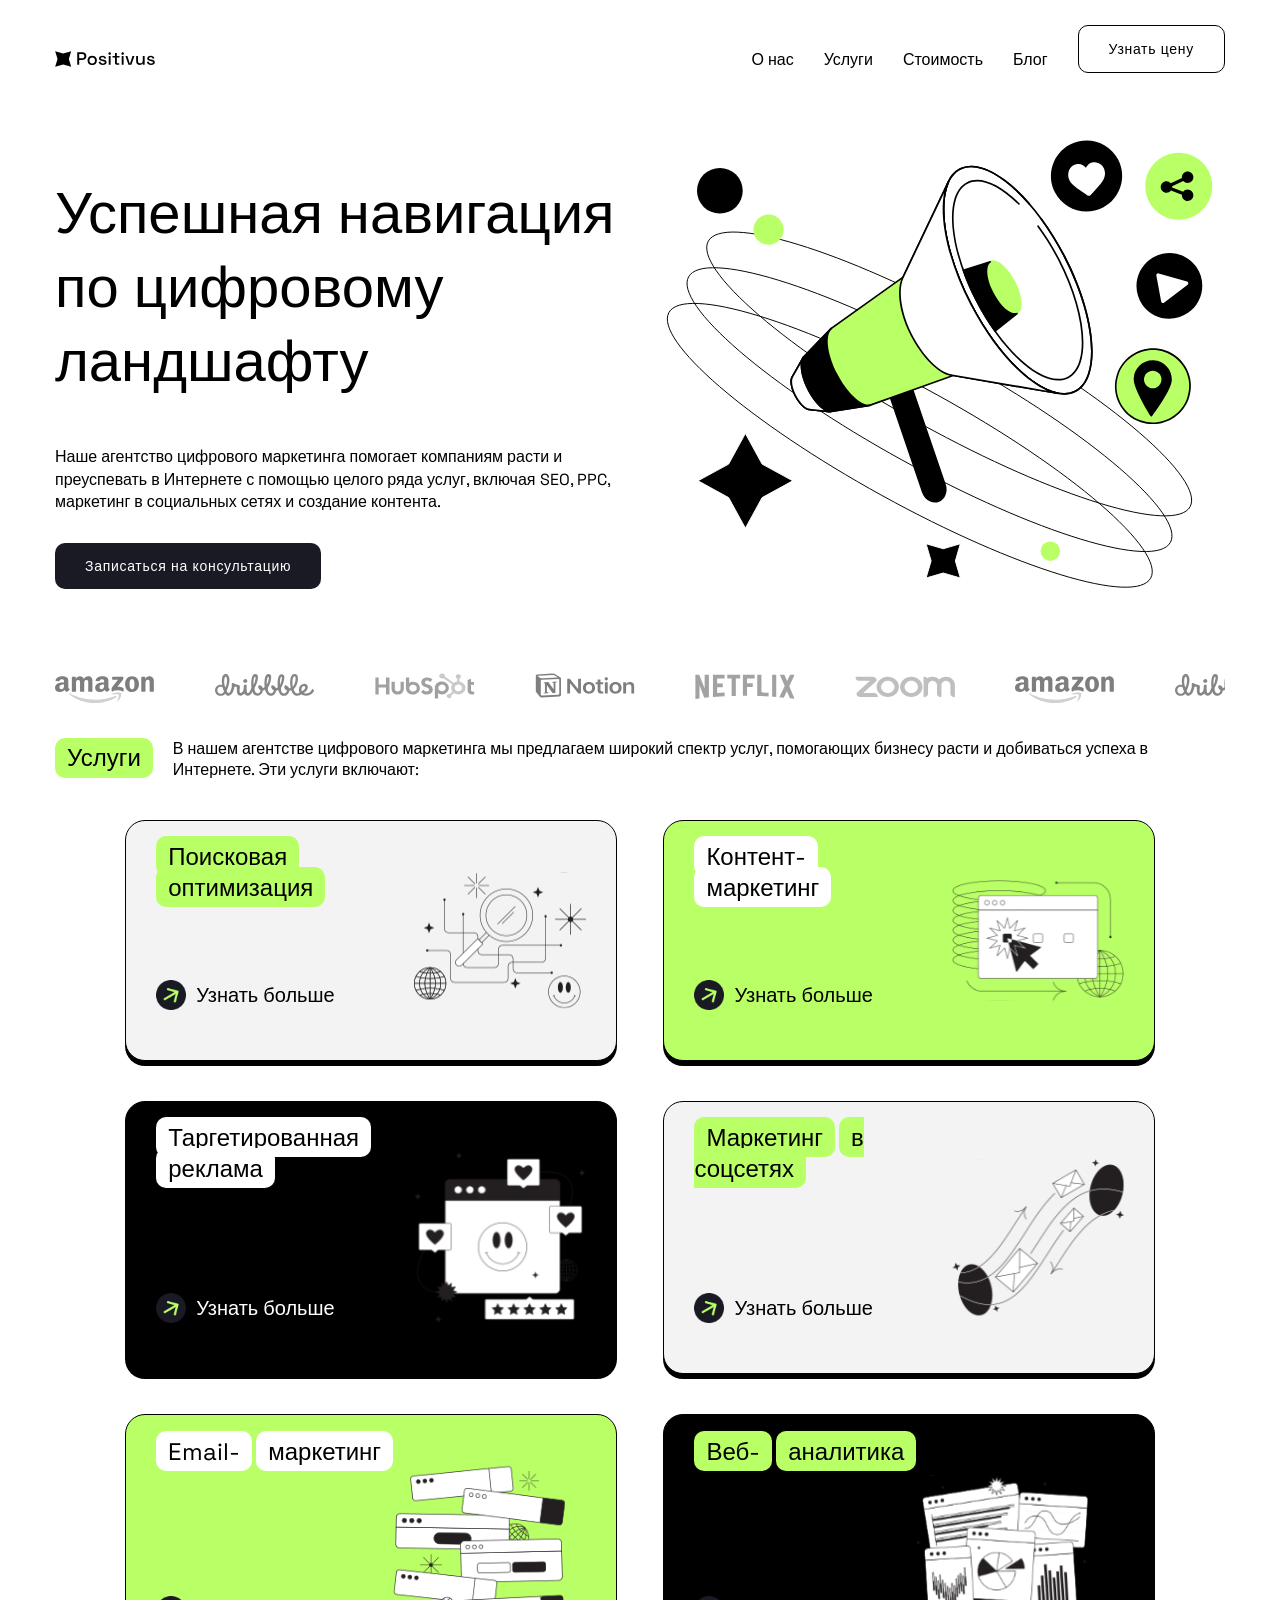
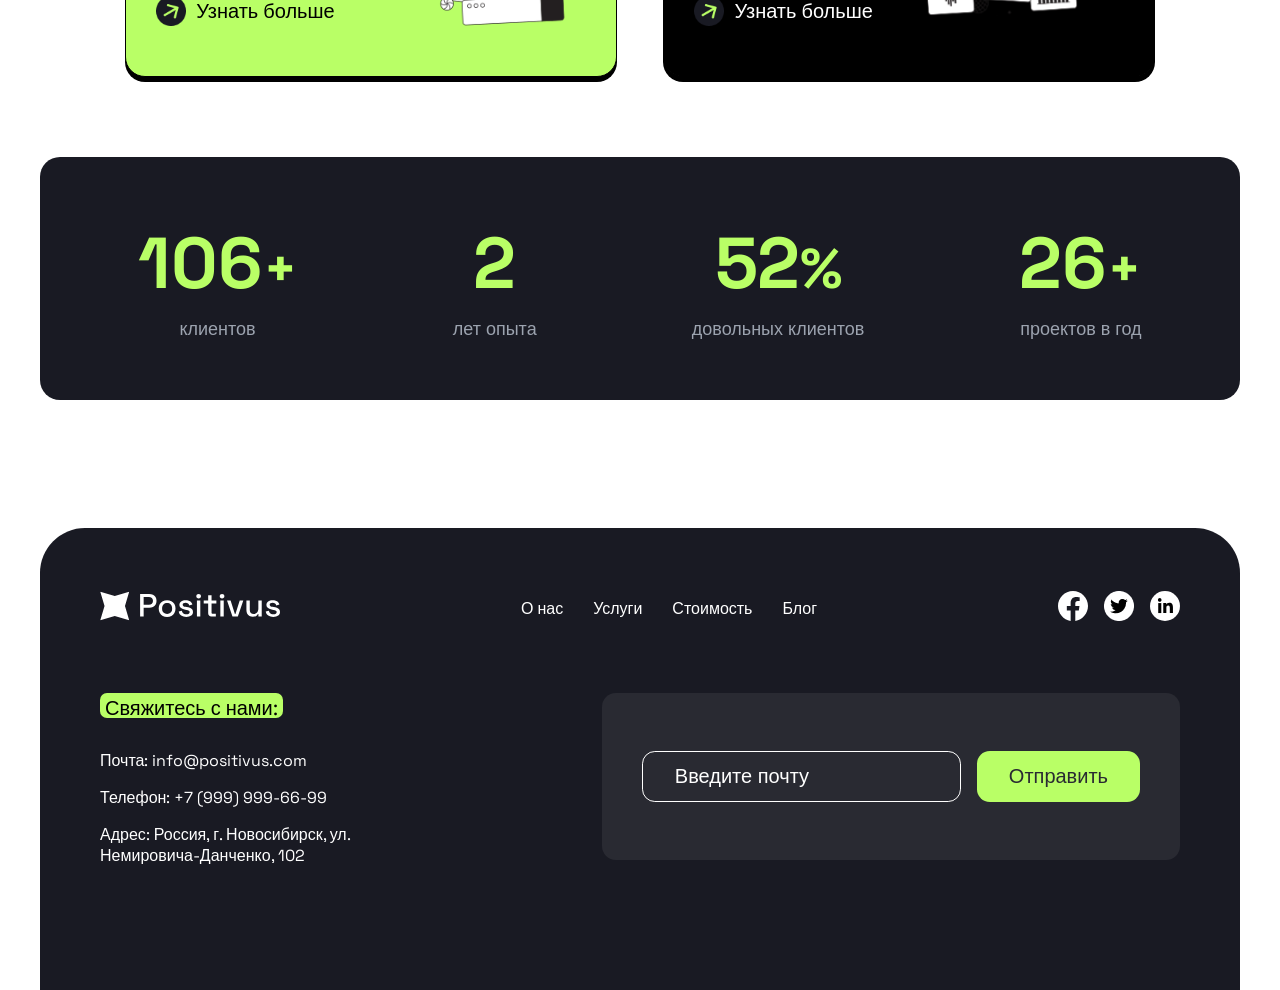
==== commit e944117c: "fix: nav links, pricing position, favicon, button logic, remove dead links" ====
--- a/index.html
+++ b/index.html
@@ -1,9 +1,10 @@
 <!DOCTYPE html>
-<html lang="en">
+<html lang="ru">
 <head>
     <meta charset="UTF-8">
     <meta name="viewport" content="width=device-width, initial-scale=1.0">
     <link rel="stylesheet" href="./styles/index.css">
+    <link rel="icon" type="image/svg+xml" href="./images/Logo.svg">
     <title>Positivus</title>
 </head>
 <body class="container">
@@ -17,8 +18,7 @@
             <ol class="menu-list">
                 <li><a class="menu__item" href="about.html">О нас</a></li>
                 <li><a class="menu__item" href="services.html">Услуги</a></li>
-                <li><a class="menu__item" href="#">Применение</a></li>
-                <li><a class="menu__item" href="#">Стоимость</a></li>
+                <li><a class="menu__item" href="services.html#pricing">Стоимость</a></li>
                 <li><a class="menu__item" href="blog.html">Блог</a></li>
             </ol>
             <button class="btn btn--light">Узнать цену</button>
@@ -148,7 +148,6 @@
             </div>
         </div>
     </section>
-
     <section class="section stats">
         <div class="stats__grid">
             <div class="stat">
@@ -169,15 +168,13 @@
             </div>
         </div>
     </section>
-
     <div class="footer">
         <div class="footer-top">
             <a href="index.html"><img src="./images/logo-white.svg" alt="logo"></a>
             <ul class="menu-list menu-list--desktop" style="color: #fff;">
                 <li><a class="menu__item" href="about.html">О нас</a></li>
                 <li><a class="menu__item" href="services.html">Услуги</a></li>
-                <li><a class="menu__item" href="#">Применение</a></li>
-                <li><a class="menu__item" href="#">Стоимость</a></li>
+                <li><a class="menu__item" href="services.html#pricing">Стоимость</a></li>
                 <li><a class="menu__item" href="blog.html">Блог</a></li>
             </ul>
             <div class="contacts">
@@ -195,8 +192,7 @@
         <ul class="menu-list menu-list--mobile" style="color: #fff;">
             <li><a class="menu__item" href="about.html">О нас</a></li>
             <li><a class="menu__item" href="services.html">Услуги</a></li>
-            <li><a class="menu__item" href="#">Применение</a></li>
-            <li><a class="menu__item" href="#">Стоимость</a></li>
+            <li><a class="menu__item" href="services.html#pricing">Стоимость</a></li>
             <li><a class="menu__item" href="blog.html">Блог</a></li>
         </ul>
         <div class="footer-middle">
@@ -207,7 +203,6 @@
                     <span>Телефон: +7 (999) 999-66-99</span>
                     <span style="width: 250px;">Адрес: Россия, г. Новосибирск, ул. Немировича-Данченко, 102</span>
                 </div>
-
             </div>
             <div class="footer-middle__form" id="contact-form">
                 <input type="email" id="email-input" placeholder="Введите почту">
@@ -222,17 +217,16 @@
         burgerIcon.addEventListener('click', () => {
             headerMenu.classList.toggle('open');
         });
-
-        // Scroll to form
-        const scrollToForm = () => {
+        // Button actions
+        document.querySelector('.btn--light').addEventListener('click', () => {
+            window.location.href = 'services.html#pricing';
+        });
+        document.querySelector('.btn--dark').addEventListener('click', () => {
             document.getElementById('contact-form').scrollIntoView({ behavior: 'smooth' });
-        };
-        document.querySelector('.btn--light').addEventListener('click', scrollToForm);
-        document.querySelector('.btn--dark').addEventListener('click', scrollToForm);
+        });
         document.querySelectorAll('.card__text a').forEach(a => {
-            a.addEventListener('click', scrollToForm);
-        });
-
+            a.addEventListener('click', () => { window.location.href = 'services.html'; });
+        });
         // Form submit
         const emailInput = document.getElementById('email-input');
         document.getElementById('form-submit').addEventListener('click', () => {
@@ -246,7 +240,6 @@
             showToast('Заявка отправлена! Мы свяжемся с вами скоро.');
             emailInput.value = '';
         });
-
         // Toast
         function showToast(msg) {
             const toast = document.createElement('div');
@@ -259,7 +252,6 @@
                 setTimeout(() => toast.remove(), 400);
             }, 3000);
         }
-
         // Ripple effect
         document.querySelectorAll('.btn, .btn-form').forEach(btn => {
             btn.addEventListener('click', function(e) {
@@ -272,14 +264,12 @@
                 setTimeout(() => ripple.remove(), 600);
             });
         });
-
         // Scroll reveal
         const revealObserver = new IntersectionObserver((entries) => {
             entries.forEach(entry => {
                 if (entry.isIntersecting) entry.target.classList.add('visible');
             });
         }, { threshold: 0.15 });
-
         document.querySelectorAll('.card').forEach((el, i) => {
             el.classList.add('reveal');
             el.style.transitionDelay = `${i * 0.08}s`;
@@ -289,7 +279,6 @@
             el.classList.add('reveal');
             revealObserver.observe(el);
         });
-
         // Animated counters
         const counterObserver = new IntersectionObserver((entries) => {
             entries.forEach(entry => {
@@ -309,7 +298,6 @@
                 counterObserver.unobserve(el);
             });
         }, { threshold: 0.5 });
-
         document.querySelectorAll('.stat__number').forEach(el => counterObserver.observe(el));
     </script>
 </body>
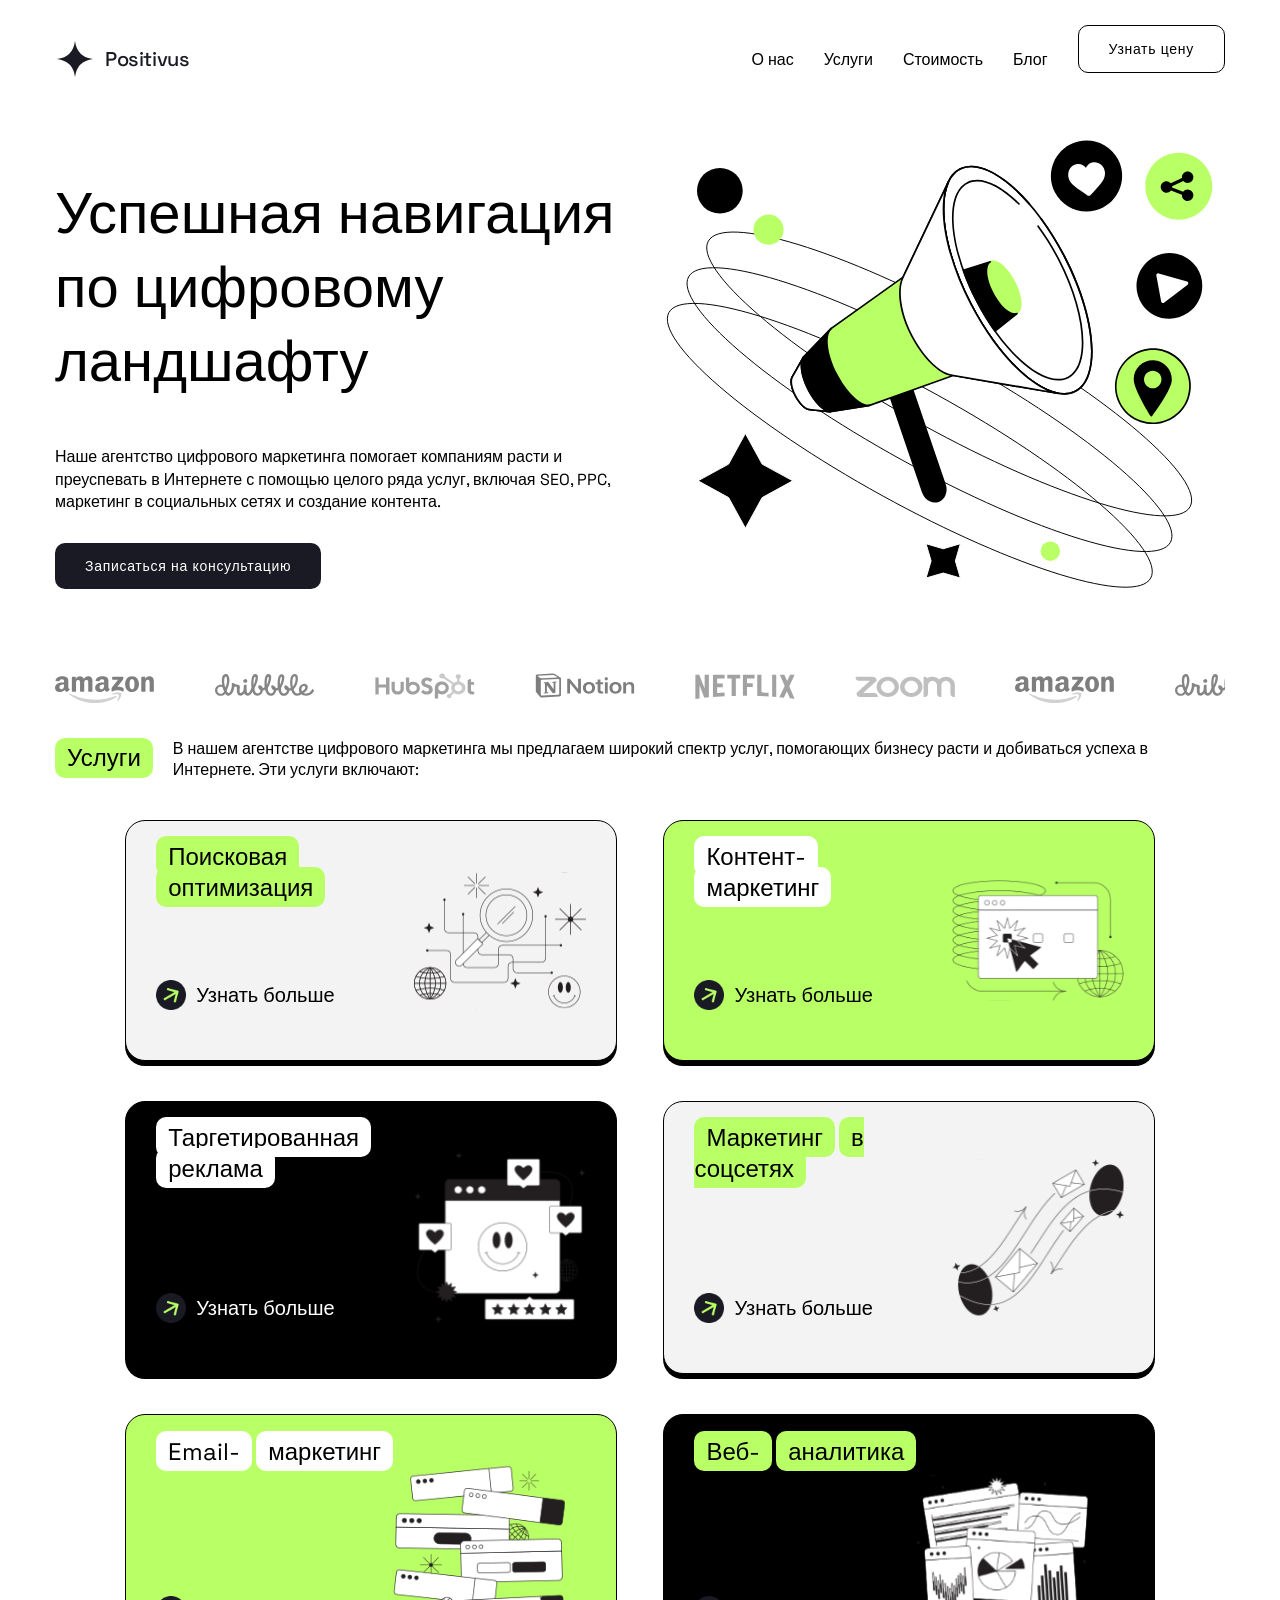
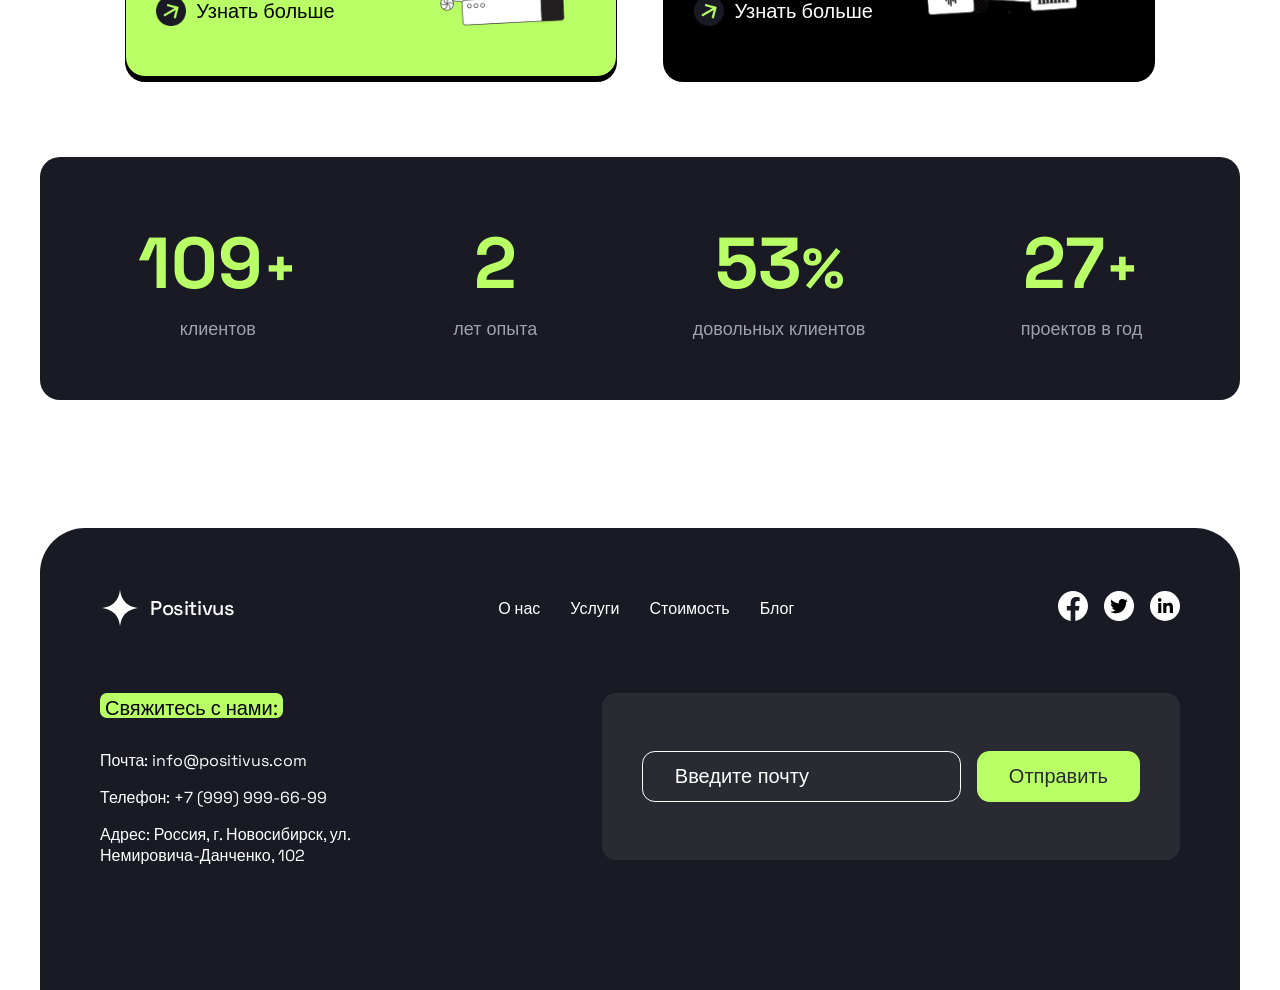
==== commit ca2b93cb: "feat: add Positivus text to logo, fix active filter hover" ====
--- a/index.html
+++ b/index.html
@@ -9,7 +9,7 @@
 </head>
 <body class="container">
     <nav class="header">
-        <a href="index.html"><img src="./images/Logo.svg" alt="Positivus"></a>
+        <a href="index.html" class="logo-link"><img src="./images/Logo.svg" alt="Positivus"><span class="logo-text">Positivus</span></a>
         <svg class="header-menu__icon" xmlns="http://www.w3.org/2000/svg" height="35px" viewBox="0 -960 960 960"
             width="44px" fill="#000">
             <path d="M120-240v-80h720v80H120Zm0-200v-80h720v80H120Zm0-200v-80h720v80H120Z" />
@@ -170,7 +170,7 @@
     </section>
     <div class="footer">
         <div class="footer-top">
-            <a href="index.html"><img src="./images/logo-white.svg" alt="logo"></a>
+            <a href="index.html" class="logo-link"><img src="./images/logo-white.svg" alt="logo"><span class="logo-text">Positivus</span></a>
             <ul class="menu-list menu-list--desktop" style="color: #fff;">
                 <li><a class="menu__item" href="about.html">О нас</a></li>
                 <li><a class="menu__item" href="services.html">Услуги</a></li>
--- a/styles/index.css
+++ b/styles/index.css
@@ -45,7 +45,7 @@
   justify-content: space-between;
   align-items: center; }
   .header img {
-    max-width: 100px; }
+    max-width: 40px; }
   .header__menu {
     display: flex;
     justify-content: space-between; }    
@@ -296,10 +296,20 @@
 }
 
 /* === Logo link === */
-.header > a {
+.logo-link {
   display: flex;
   align-items: center;
+  gap: 10px;
   text-decoration: none;
+}
+.logo-text {
+  font-size: 20px;
+  font-weight: 500;
+  color: #191A23;
+  letter-spacing: -0.02em;
+}
+.footer .logo-text {
+  color: #fff;
 }
 
 /* === Footer nav hover override === */
